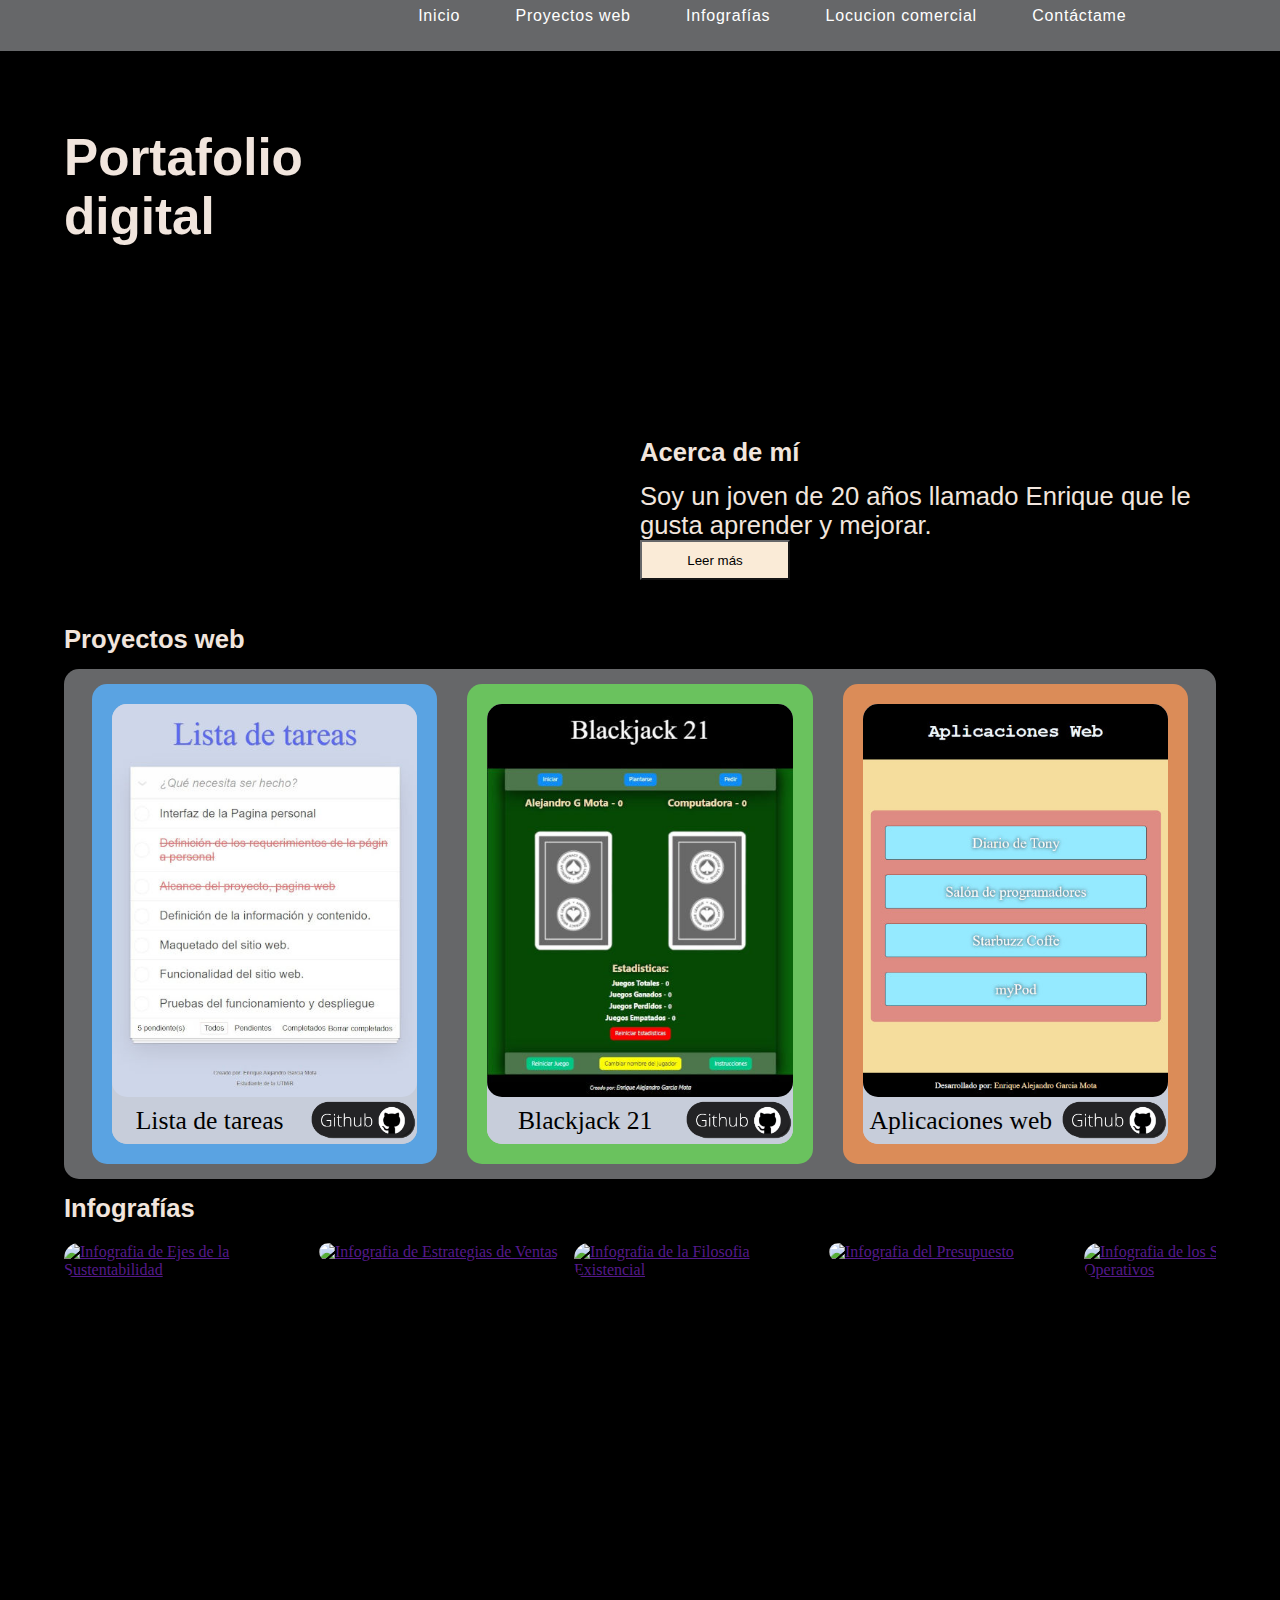
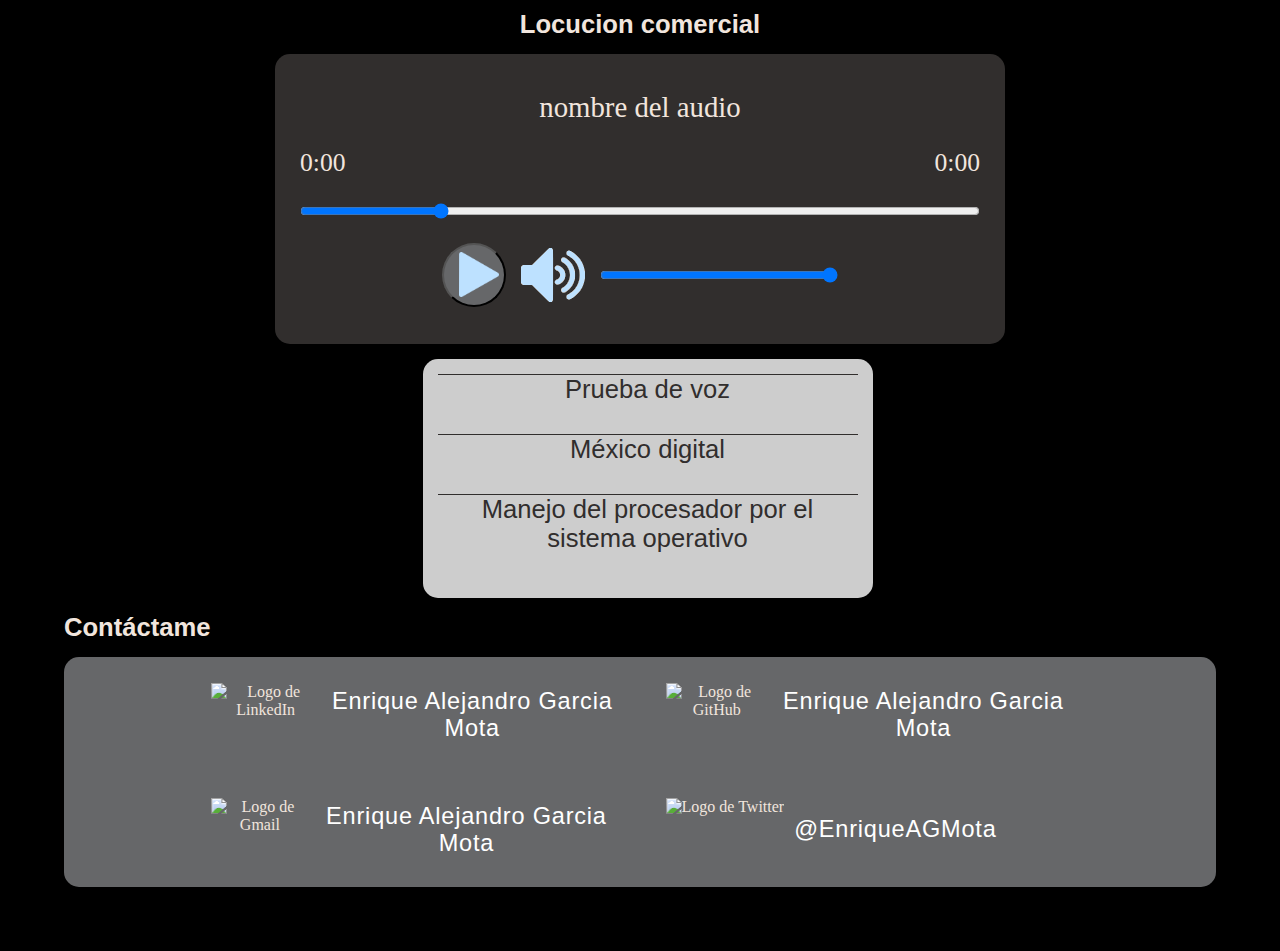
==== docs/index.html @ 56b215cc "interfaz locucion player" ====
<!DOCTYPE html>
<html lang="es">

<head>
    <meta charset="UTF-8">
    <meta http-equiv="X-UA-Compatible" content="IE=edge">
    <meta name="viewport" content="width=device-width, initial-scale=1.0">
    <link rel="stylesheet" href="./css/style.css">
    <title>Alejandro G Mota</title>
</head>

<body>
    <header>
        <nav>
            <ul>
                <li><a href="#inicio">Inicio</a></li>
                <li><a href="#proyectos-web">Proyectos web</a></li>
                <li><a href="#infografias">Infografías</a></li>
                <li><a href="#locucion-comercial">Locucion comercial</a></li>
                <li><a href="#contactame">Contáctame</a></li>
            </ul>
        </nav>
    </header>

    <div id="inicio">
        <h1>Portafolio <br> digital</h1>
        <div class="biografia">
            <h2>Acerca de mí</h2>
            <p>Soy un joven de 20 años llamado Enrique que le gusta aprender y mejorar.</p>
            <button>Leer más</button>
        </div>

    </div>

    <div id="proyectos-web">
        <h2>Proyectos web</h2>
        <div class="figure">
            <div class="main-container-proyects a">
                <div class="container-proyect">
                    <a href="https://enriqueagarcia.github.io/ToDoList/"><img class="img-carousel"
                            src="./img/Proyectos web/Listas-tareas.jpg" title="abrir pagina"></a>
                    <div class="fooder-proyect">
                        <p>Lista de tareas</p><a href="https://github.com/EnriqueAGarcia/ToDoList"><img
                                class="img-github" src="./img/componets/github-boton.png"></a>
                    </div>
                </div>
            </div>

            <div class="main-container-proyects b">
                <div class="container-proyect">
                    <a href="https://enriqueagarcia.github.io/Blackjack/"><img class="img-carousel"
                            src="./img/Proyectos web/Blackjack-21.jpg" title="abrir pagina"></a>
                    <div class="fooder-proyect">
                        <p>Blackjack 21</p><a href="https://github.com/EnriqueAGarcia/Blackjack"><img class="img-github"
                                src="./img/componets/github-boton.png"></a>
                    </div>
                </div>
            </div>

            <div class="main-container-proyects c">
                <div class="container-proyect">
                    <a href="https://unstrung-billet.000webhostapp.com/"><img class="img-carousel"
                            src="./img/Proyectos web/Aplicaciones-web.jpg" title="abrir pagina"></a>
                    <div class="fooder-proyect">
                        <p>Aplicaciones web</p><a href=""><img class="img-github"
                                src="./img/componets/github-boton.png"></a>
                    </div>
                </div>
            </div>
        </div>
    </div>

    <div id="infografias">
        <h2>Infografías</h2>
        <ul class="infografia-list">
            <li class="infografia" style="margin: 0;"><a href=""><img
                        src="./img/infographics/min-EjesSustentabilidad.png"
                        alt="Infografia de Ejes de la Sustentabilidad"></a></li>
            <li class="infografia"><a href=""><img src="./img/infographics/min-EstrategiaVentas.png"
                        alt="Infografia de Estrategias de Ventas"></a></li>
            <li class="infografia"><a href=""><img src="./img/infographics/min-FilosofiaExistencial.png"
                        alt="Infografia de la Filosofia Existencial"></a></li>
            <li class="infografia"><a href=""><img src="./img/infographics/min-Presupuesto.png"
                        alt="Infografia del Presupuesto"></a></li>
            <li class="infografia"><a href=""><img src="./img/infographics/min-SistemasOperativos.png"
                        alt="Infografia de los Sistemas Operativos"></a></li>
            <li class="infografia"><a href=""><img src="./img/infographics/min-EstudioTecnico.png"
                        alt="Infografia del Estudio Tecnico"></a></li>
        </ul>
    </div>
    <div id="locucion-comercial">
        <div class="main-locucion">
            <div>
                <h2 style="text-align: center;">Locucion comercial</h2>
                <div class="player">
                    <p id="audio-name">nombre del audio</p>
                    <div class="time"><span id="current-time">0:00</span><span id="duration">0:00</span></div>
                    <input type="range" value="20" min="0" class="player-level">
                    <button id="btn-play"><img src=".//img/componets/play.png" id="play-icon"><img src="./img/componets/pause.png" id="pause-icon"></button>
                    <img src="./img/componets/mute-icon.png" id="mute">
                    <input type="range" id="volume-slider" max="100" value="100">
                    <audio id="audio">
                        <source src="./audio/mexico-digital.mp3" type="audio/mpeg">
                    </audio>
                </div>
            </div>
            <ul class="locucion-list">
                <li>Prueba de voz</li>
                <li>México digital</li>
                <li>Manejo del procesador por el sistema operativo </li>
            </ul>
        </div>
    </div>
    <div id="contactame">
        <h2>Contáctame</h2>
        <ul class="contacto-list">
            <li class="contacto"><img class="logo-contacts" src="./img/contacts/LinkedIn.png" alt="Logo de LinkedIn"><a
                    href="https://www.linkedin.com/in/eagm137/">Enrique Alejandro Garcia Mota</a></li>
            <li class="contacto"><img class="logo-contacts" src="./img/contacts/GitHub.png" alt="Logo de GitHub"><a
                    href="https://github.com/EnriqueAGarcia">Enrique Alejandro Garcia Mota</a></li>
            <li class="contacto"><img class="logo-contacts" src="./img/contacts/Gmail.png" alt="Logo de Gmail"><a
                    href="mailto:cmke14y@gmail.com">Enrique Alejandro Garcia Mota</a></li>
            <li class="contacto"><img class="logo-contacts" src="./img/contacts/Twitter.png" alt="Logo de Twitter"><a
                    href="https://twitter.com/EnriqueAGMota">@EnriqueAGMota</a></li>
        </ul>
    </div>
    <script src="./audio-player.js"></script>
</body>

</html>
---- docs/css/style.css ----
* {
    padding: 0;
    margin: 0;
    list-style: none;

}

::-webkit-scrollbar {
    width: 0px;
    height: 7px;
}

::-webkit-scrollbar-track {
    background: rgba(78, 78, 78, 0.014);
}

::-webkit-scrollbar-thumb {
    background: rgb(255, 255, 255);
    border-radius: 10px;

}

::-webkit-scrollbar-thumb:hover {
    background: rgb(109, 109, 109);
}

html,
body {
    background-color: black;
    color: #F1E5DD;
}

nav {
    background-color: #666769;
    width: 100%;
    height: 4vw;
    min-height: 30px;
    max-height: 56px;
    position: fixed;
}

nav ul {
    margin-right: 10%;
    float: right;

}

nav ul li {
    display: inline-block;
    padding: .45em 2vw;
}

nav a {
    color: #ffffff;
    text-decoration: none;
    font-family: 'Lucida Sans', 'Lucida Sans Regular', 'Lucida Grande', 'Lucida Sans Unicode', Geneva, Verdana, sans-serif;
    font-size: clamp(1rem, 1vw, 10rem);
    letter-spacing: .8px;
    transition: .25s ease-in-out;
}

nav a:hover {
    color: #dfcabc;
    text-shadow: 2px 3px 7px #000000;
}

#inicio {
    font-family: Verdana, Geneva, Tahoma, sans-serif;
    width: 90%;
    margin: 0 0 0 5%;
    padding-top: 10vw;
}

#inicio h1 {
    font-size: clamp(1.8rem, 4vw, 8rem);
}

#inicio .biografia {
    margin: 15vw 0 0 50%;
}

#inicio p {
    font-size: clamp(1rem, 2vw, 2rem);
    display: block;
}

#inicio button {
    width: 20vw;
    height: 7vw;
    max-width: 150px;
    max-height: 40px;
    background-color: antiquewhite;
    border-color: #666769;
}

h2 {
    margin: 15px 0 15px 0;
    font-family: Verdana, Tahoma, sans-serif;
    font-size: clamp(1.5rem, 2vw, 4rem);
}

#proyectos-web {
    margin-top: 30px;
    width: 90%;
    margin-left: 5%;
    display: flex;
    flex-direction: column;
}

.figure {
    background-color: #666769;
    border-radius: 15px;
    display: flex;
    flex-direction: row;
    justify-content: center;
    flex-wrap: wrap;
}

.main-container-proyects {
    margin: 15px;
    width: 30%;
    min-width: 240px;
    border-radius: 15px;
}

.figure .a {
    background-color: rgb(90, 163, 226);
}

.figure .b {
    background-color: rgb(106, 194, 94);
}

.figure .c {
    background-color: rgb(219, 140, 88);
}

.container-proyect {
    margin: 20px;
    border-radius: 15px;
    background-color: #c7cdda;
}

.img-carousel {
    width: 100%;
    border-radius: 15px;
}

.fooder-proyect {
    width: 100%;
    background-color: #c7cdda;
    color: black;
    border-radius: 15px;
    display: flex;
    flex-direction: row;
    justify-content: center;
}

.fooder-proyect p {
    font-size: clamp(1rem, 2vw, 1.7rem);
    margin: 5px;
    width: 100%;
    min-width: 120px;
    text-align: center;
}

.img-github {
    width: 100%;
    max-width: 180px;
}

#infografias {
    width: 90%;
    margin-left: 5%;
}

.infografia-list {
    margin-top: 20px;
    display: flex;
    flex-direction: row;
    overflow-x: auto;
}

.infografia {
    margin: 0 0 0 15px;
}

.infografia a img {
    border-radius: 15px;
    width: 29vw;
    min-width: 240px;
    max-width: 420px;
}

#locucion-comercial {
    width: 90%;
    margin: 30px 0 0 5%;
}

#locucion-comercial .main-locucion {
    margin-top: 15px;
    display: flex;
    flex-direction: row;
    flex-wrap: wrap;
    justify-content: center;
}

.player {
    height: 240px;
    max-width: 680px;
    min-width: 280px;
    background-color: #312E2D;
    padding: 25px;
    display: flex;
    flex-wrap: wrap;
    justify-content: center;
    align-items: center;
    border-radius: 15px;
}
#audio-name{
    width: 100%;
    text-align: center;
    font-size: clamp(1.8rem, 2vw, 2rem);
}
.time{
    display: flex;
    width: 100%;
    justify-content: space-between; 
    font-size: clamp(1.2rem, 2vw, 1.6rem);
}
.player-level {
    width: 100%;
}

#btn-play {
    width: 64px;
    height: 64px;
    align-items: center;
    border-radius: 50%;
    display: flex;
    justify-content: flex-end;
    background-color: #666769;
}
#btn-play img{
    height: 45px;
    padding: 0 0 0 5px;
}
#pause-icon{
    visibility: hidden;
    width: 0;
    height: 0;
}
#mute{
    margin:0 15px;
}
#volume-slider {
    width: 35%;
}


.locucion-list {
    max-width: 420px;
    min-width: 280px;
    background-color: #CDCDCD;
    display: flex;
    flex-direction: column;
    align-items: center;
    justify-content: center;
    color: #312E2D;
    padding: 15px ;
    border-radius: 15px;
    margin:  15px 0 0 15px;
}
.locucion-list li{
    width: 100%;
    font-size: clamp(1.2rem, 2vw, 1.6rem);
    border-top: solid 1px #312E2D;
    text-align: center;
    padding-bottom: 30px ;
    font-family: 'Lucida Sans', 'Lucida Sans Regular', 'Lucida Grande', 'Lucida Sans Unicode', Geneva, Verdana, sans-serif;
}
.locucion-list li:hover {
    color: #3e3e3f;
    text-shadow: 2px 3px 3px #dfcabc, 0px 0px 7px #000000 ;
}
#contactame {
    width: 90%;
    margin-left: 5%;
}

.contacto-list {
    background-color: #666769;
    text-align: center;
    border-radius: 15px;
    display: flex;
    flex-direction: row;
    flex-wrap: wrap;
    justify-content: center;
    margin-bottom: 5vw;
}

.logo-contacts {
    height: 64px;
}

.contacto {
    margin: 2vw;
    display: flex;
    align-items: center;
    width: 35%;
    min-width: 240px;

}

.contacto a {
    color: #ffffff;
    text-decoration: none;
    font-family: 'Lucida Sans', 'Lucida Sans Regular', 'Lucida Grande', 'Lucida Sans Unicode', Geneva, Verdana, sans-serif;
    font-size: clamp(1rem, 2vw, 1.47rem);
    letter-spacing: .8px;
    transition: .25s ease-in-out;
    margin-left: 10px;
}

.contacto a:hover {
    color: #dfcabc;
    text-shadow: 2px 3px 7px #000000;
}
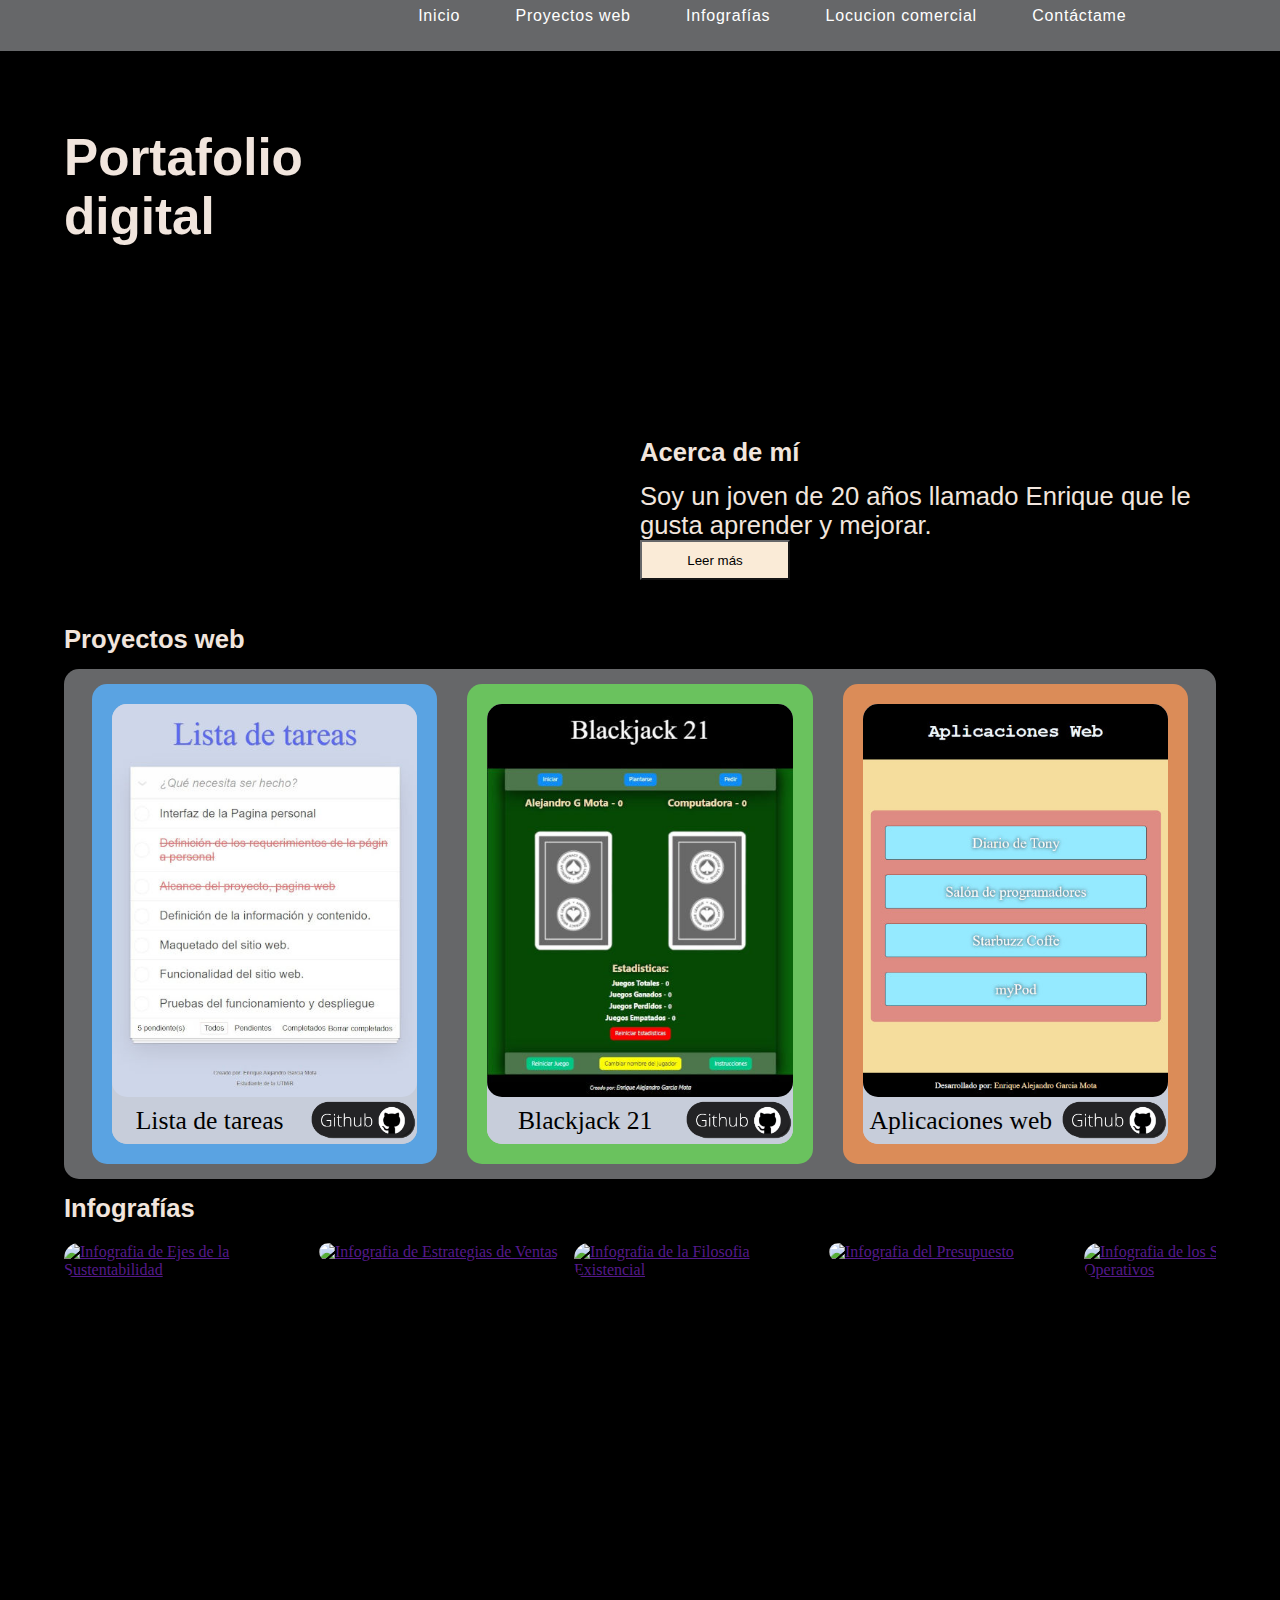
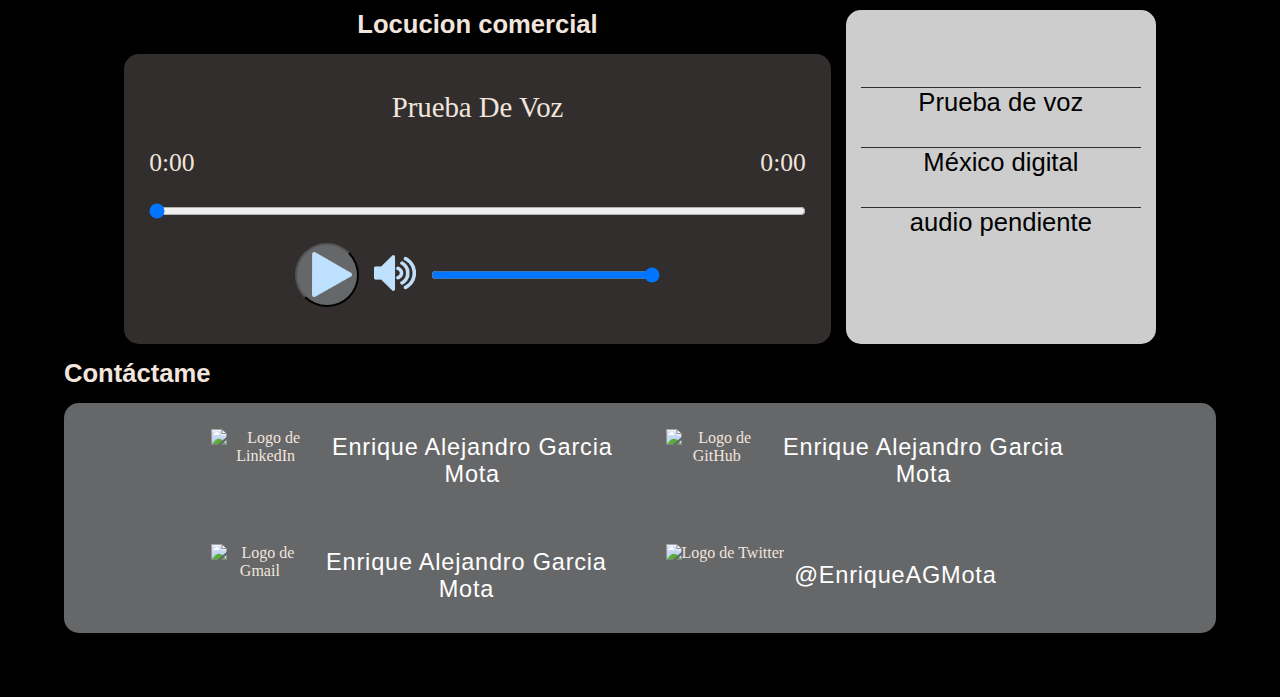
==== commit b373edaf: "audio player sin cambio de volumen, ni concurrent time" ====
--- a/docs/index.html
+++ b/docs/index.html
@@ -38,7 +38,7 @@
             <div class="main-container-proyects a">
                 <div class="container-proyect">
                     <a href="https://enriqueagarcia.github.io/ToDoList/"><img class="img-carousel"
-                            src="./img/Proyectos web/Listas-tareas.jpg" title="abrir pagina"></a>
+                            src="./img/Proyectos web/Listas-tareas.jpg" title="Abrir Página"></a>
                     <div class="fooder-proyect">
                         <p>Lista de tareas</p><a href="https://github.com/EnriqueAGarcia/ToDoList"><img
                                 class="img-github" src="./img/componets/github-boton.png"></a>
@@ -49,7 +49,7 @@
             <div class="main-container-proyects b">
                 <div class="container-proyect">
                     <a href="https://enriqueagarcia.github.io/Blackjack/"><img class="img-carousel"
-                            src="./img/Proyectos web/Blackjack-21.jpg" title="abrir pagina"></a>
+                            src="./img/Proyectos web/Blackjack-21.jpg" title="Abrir Página"></a>
                     <div class="fooder-proyect">
                         <p>Blackjack 21</p><a href="https://github.com/EnriqueAGarcia/Blackjack"><img class="img-github"
                                 src="./img/componets/github-boton.png"></a>
@@ -60,7 +60,7 @@
             <div class="main-container-proyects c">
                 <div class="container-proyect">
                     <a href="https://unstrung-billet.000webhostapp.com/"><img class="img-carousel"
-                            src="./img/Proyectos web/Aplicaciones-web.jpg" title="abrir pagina"></a>
+                            src="./img/Proyectos web/Aplicaciones-web.jpg" title="Abrir Página"></a>
                     <div class="fooder-proyect">
                         <p>Aplicaciones web</p><a href=""><img class="img-github"
                                 src="./img/componets/github-boton.png"></a>
@@ -93,21 +93,22 @@
             <div>
                 <h2 style="text-align: center;">Locucion comercial</h2>
                 <div class="player">
-                    <p id="audio-name">nombre del audio</p>
-                    <div class="time"><span id="current-time">0:00</span><span id="duration">0:00</span></div>
-                    <input type="range" value="20" min="0" class="player-level">
+                    <p id="audio-name">Prueba De Voz</p>
+                    <div class="time"><span id="concurrent-time">0:00</span><span id="duration">0:00</span></div>
+                    <input type="range" value="0" min="0" class="player-level">
                     <button id="btn-play"><img src=".//img/componets/play.png" id="play-icon"><img src="./img/componets/pause.png" id="pause-icon"></button>
-                    <img src="./img/componets/mute-icon.png" id="mute">
+                    
+                    <a href="#locucion-comercial" id="mute"><img src="./img/componets/unmute-icon.png"></a>
                     <input type="range" id="volume-slider" max="100" value="100">
                     <audio id="audio">
-                        <source src="./audio/mexico-digital.mp3" type="audio/mpeg">
-                    </audio>
+                        <source src="./audio/prueba-de-voz.ogg" type="audio/ogg">
+                    </audio>                    
                 </div>
             </div>
             <ul class="locucion-list">
-                <li>Prueba de voz</li>
-                <li>México digital</li>
-                <li>Manejo del procesador por el sistema operativo </li>
+                <li ><a href="#locucion-comercial" id="prueba-de-voz">Prueba de voz</a></li>
+                <li ><a href="#locucion-comercial" id="mexico-digital">México digital</a></li>
+                <li><a href="#locucion-comercial" id="audio-prueba">audio pendiente</a> </li>
             </ul>
         </div>
     </div>
@@ -115,13 +116,13 @@
         <h2>Contáctame</h2>
         <ul class="contacto-list">
             <li class="contacto"><img class="logo-contacts" src="./img/contacts/LinkedIn.png" alt="Logo de LinkedIn"><a
-                    href="https://www.linkedin.com/in/eagm137/">Enrique Alejandro Garcia Mota</a></li>
+                    href="https://www.linkedin.com/in/eagm137/" target="_blank" title="Abrir en otra pestaña">Enrique Alejandro Garcia Mota</a></li>
             <li class="contacto"><img class="logo-contacts" src="./img/contacts/GitHub.png" alt="Logo de GitHub"><a
-                    href="https://github.com/EnriqueAGarcia">Enrique Alejandro Garcia Mota</a></li>
+                    href="https://github.com/EnriqueAGarcia" target="_blank" title="Abrir en otra pestaña">Enrique Alejandro Garcia Mota</a></li>
             <li class="contacto"><img class="logo-contacts" src="./img/contacts/Gmail.png" alt="Logo de Gmail"><a
-                    href="mailto:cmke14y@gmail.com">Enrique Alejandro Garcia Mota</a></li>
+                    href="mailto:cmke14y@gmail.com" target="_blank" title="Abrir en otra pestaña">Enrique Alejandro Garcia Mota</a></li>
             <li class="contacto"><img class="logo-contacts" src="./img/contacts/Twitter.png" alt="Logo de Twitter"><a
-                    href="https://twitter.com/EnriqueAGMota">@EnriqueAGMota</a></li>
+                    href="https://twitter.com/EnriqueAGMota" target="_blank" title="Abrir en otra pestaña">@EnriqueAGMota</a></li>
         </ul>
     </div>
     <script src="./audio-player.js"></script>
--- a/docs/css/style.css
+++ b/docs/css/style.css
@@ -243,15 +243,20 @@
 }
 #btn-play img{
     height: 45px;
-    padding: 0 0 0 5px;
+}
+#play-icon{
+    margin: 0 5px 0 0;
+    
 }
 #pause-icon{
-    visibility: hidden;
-    width: 0;
-    height: 0;
+    margin: 0 17px 0 0;
+    display: none;
 }
 #mute{
     margin:0 15px;
+}
+#mute img{
+    height: 42px;
 }
 #volume-slider {
     width: 35%;
@@ -278,6 +283,10 @@
     text-align: center;
     padding-bottom: 30px ;
     font-family: 'Lucida Sans', 'Lucida Sans Regular', 'Lucida Grande', 'Lucida Sans Unicode', Geneva, Verdana, sans-serif;
+}
+.locucion-list a{
+    text-decoration: none;
+    color: #000000;
 }
 .locucion-list li:hover {
     color: #3e3e3f;
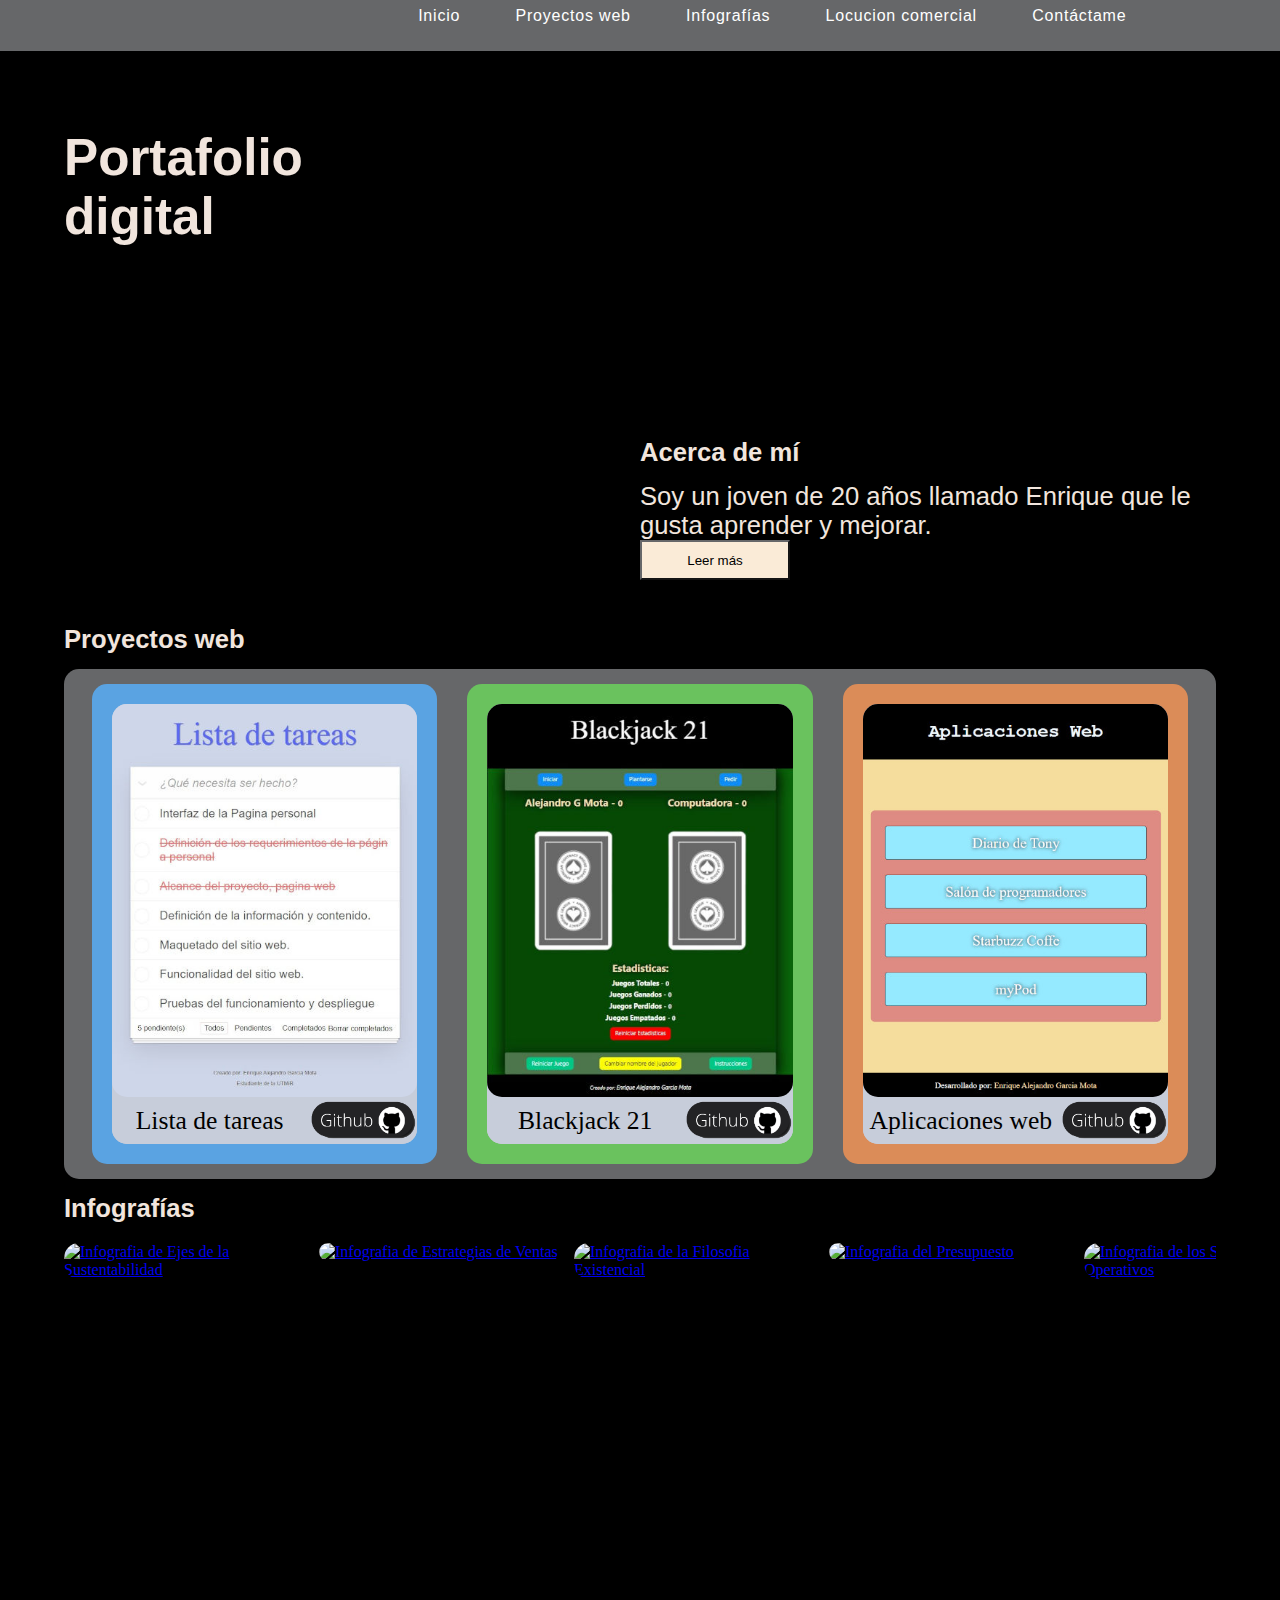
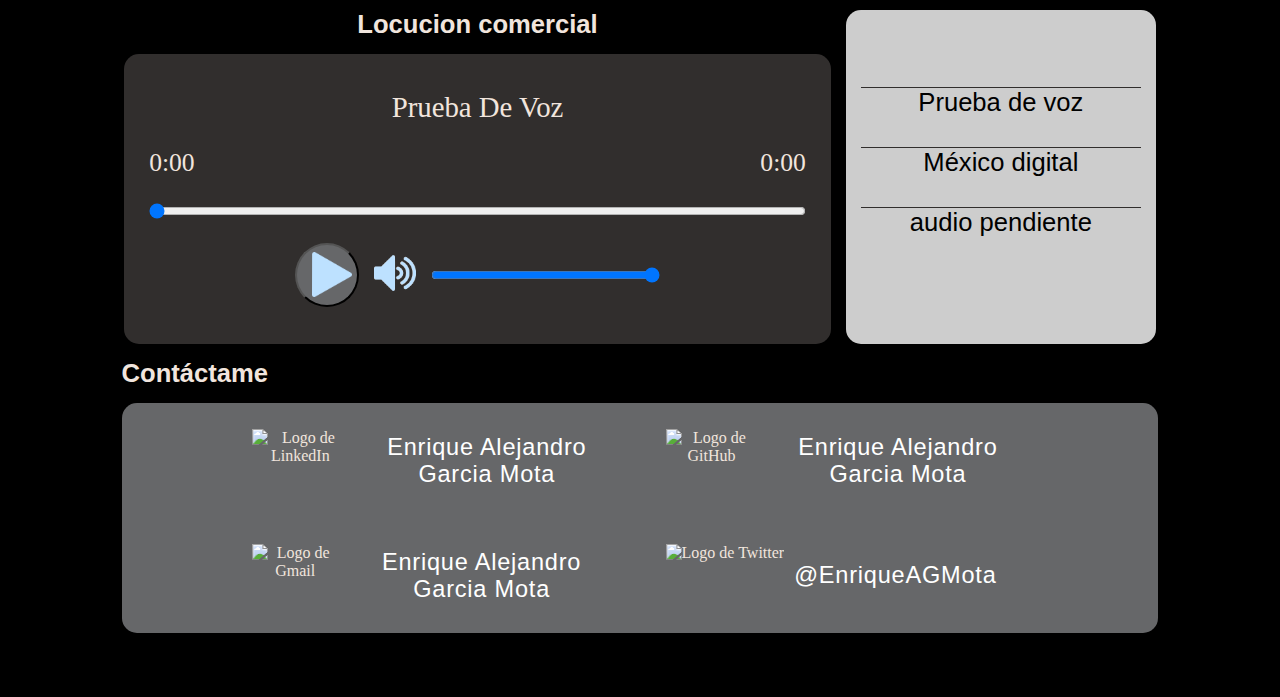
==== commit e1a82387: "infografics viewer 1.0" ====
--- a/docs/index.html
+++ b/docs/index.html
@@ -73,20 +73,21 @@
     <div id="infografias">
         <h2>Infografías</h2>
         <ul class="infografia-list">
-            <li class="infografia" style="margin: 0;"><a href=""><img
+            <li class="min-infografia" style="margin: 0;"><a href="#viewer"><img
                         src="./img/infographics/min-EjesSustentabilidad.png"
                         alt="Infografia de Ejes de la Sustentabilidad"></a></li>
-            <li class="infografia"><a href=""><img src="./img/infographics/min-EstrategiaVentas.png"
+            <li class="min-infografia"><a href="#"><img src="./img/infographics/min-EstrategiaVentas.png"
                         alt="Infografia de Estrategias de Ventas"></a></li>
-            <li class="infografia"><a href=""><img src="./img/infographics/min-FilosofiaExistencial.png"
+            <li class="min-infografia"><a href="#"><img src="./img/infographics/min-FilosofiaExistencial.png"
                         alt="Infografia de la Filosofia Existencial"></a></li>
-            <li class="infografia"><a href=""><img src="./img/infographics/min-Presupuesto.png"
+            <li class="min-infografia"><a href="#"><img src="./img/infographics/min-Presupuesto.png"
                         alt="Infografia del Presupuesto"></a></li>
-            <li class="infografia"><a href=""><img src="./img/infographics/min-SistemasOperativos.png"
+            <li class="min-infografia"><a href="#"><img src="./img/infographics/min-SistemasOperativos.png"
                         alt="Infografia de los Sistemas Operativos"></a></li>
-            <li class="infografia"><a href=""><img src="./img/infographics/min-EstudioTecnico.png"
+            <li class="min-infografia"><a href="#"><img src="./img/infographics/min-EstudioTecnico.png"
                         alt="Infografia del Estudio Tecnico"></a></li>
         </ul>
+        <div id="viewer"><div id="container-viewer";></div>
     </div>
     <div id="locucion-comercial">
         <div class="main-locucion">
@@ -96,18 +97,19 @@
                     <p id="audio-name">Prueba De Voz</p>
                     <div class="time"><span id="concurrent-time">0:00</span><span id="duration">0:00</span></div>
                     <input type="range" value="0" min="0" class="player-level">
-                    <button id="btn-play"><img src=".//img/componets/play.png" id="play-icon"><img src="./img/componets/pause.png" id="pause-icon"></button>
-                    
+                    <button id="btn-play"><img src=".//img/componets/play.png" id="play-icon"><img
+                            src="./img/componets/pause.png" id="pause-icon"></button>
+
                     <a href="#locucion-comercial" id="mute"><img src="./img/componets/unmute-icon.png"></a>
                     <input type="range" id="volume-slider" max="100" value="100">
                     <audio id="audio">
                         <source src="./audio/prueba-de-voz.ogg" type="audio/ogg">
-                    </audio>                    
+                    </audio>
                 </div>
             </div>
             <ul class="locucion-list">
-                <li ><a href="#locucion-comercial" id="prueba-de-voz">Prueba de voz</a></li>
-                <li ><a href="#locucion-comercial" id="mexico-digital">México digital</a></li>
+                <li><a href="#locucion-comercial" id="prueba-de-voz">Prueba de voz</a></li>
+                <li><a href="#locucion-comercial" id="mexico-digital">México digital</a></li>
                 <li><a href="#locucion-comercial" id="audio-prueba">audio pendiente</a> </li>
             </ul>
         </div>
@@ -116,16 +118,21 @@
         <h2>Contáctame</h2>
         <ul class="contacto-list">
             <li class="contacto"><img class="logo-contacts" src="./img/contacts/LinkedIn.png" alt="Logo de LinkedIn"><a
-                    href="https://www.linkedin.com/in/eagm137/" target="_blank" title="Abrir en otra pestaña">Enrique Alejandro Garcia Mota</a></li>
+                    href="https://www.linkedin.com/in/eagm137/" target="_blank" title="Abrir en otra pestaña">Enrique
+                    Alejandro Garcia Mota</a></li>
             <li class="contacto"><img class="logo-contacts" src="./img/contacts/GitHub.png" alt="Logo de GitHub"><a
-                    href="https://github.com/EnriqueAGarcia" target="_blank" title="Abrir en otra pestaña">Enrique Alejandro Garcia Mota</a></li>
+                    href="https://github.com/EnriqueAGarcia" target="_blank" title="Abrir en otra pestaña">Enrique
+                    Alejandro Garcia Mota</a></li>
             <li class="contacto"><img class="logo-contacts" src="./img/contacts/Gmail.png" alt="Logo de Gmail"><a
-                    href="mailto:cmke14y@gmail.com" target="_blank" title="Abrir en otra pestaña">Enrique Alejandro Garcia Mota</a></li>
+                    href="mailto:cmke14y@gmail.com" target="_blank" title="Abrir en otra pestaña">Enrique Alejandro
+                    Garcia Mota</a></li>
             <li class="contacto"><img class="logo-contacts" src="./img/contacts/Twitter.png" alt="Logo de Twitter"><a
-                    href="https://twitter.com/EnriqueAGMota" target="_blank" title="Abrir en otra pestaña">@EnriqueAGMota</a></li>
+                    href="https://twitter.com/EnriqueAGMota" target="_blank"
+                    title="Abrir en otra pestaña">@EnriqueAGMota</a></li>
         </ul>
     </div>
-    <script src="./audio-player.js"></script>
+    <script src="./js/audio-player.js"></script>
+    <script src="./js/adderviewer.js"></script>
 </body>
 
 </html>--- a/docs/css/style.css
+++ b/docs/css/style.css
@@ -181,11 +181,11 @@
     overflow-x: auto;
 }
 
-.infografia {
+.min-infografia {
     margin: 0 0 0 15px;
 }
 
-.infografia a img {
+.min-infografia a img {
     border-radius: 15px;
     width: 29vw;
     min-width: 240px;
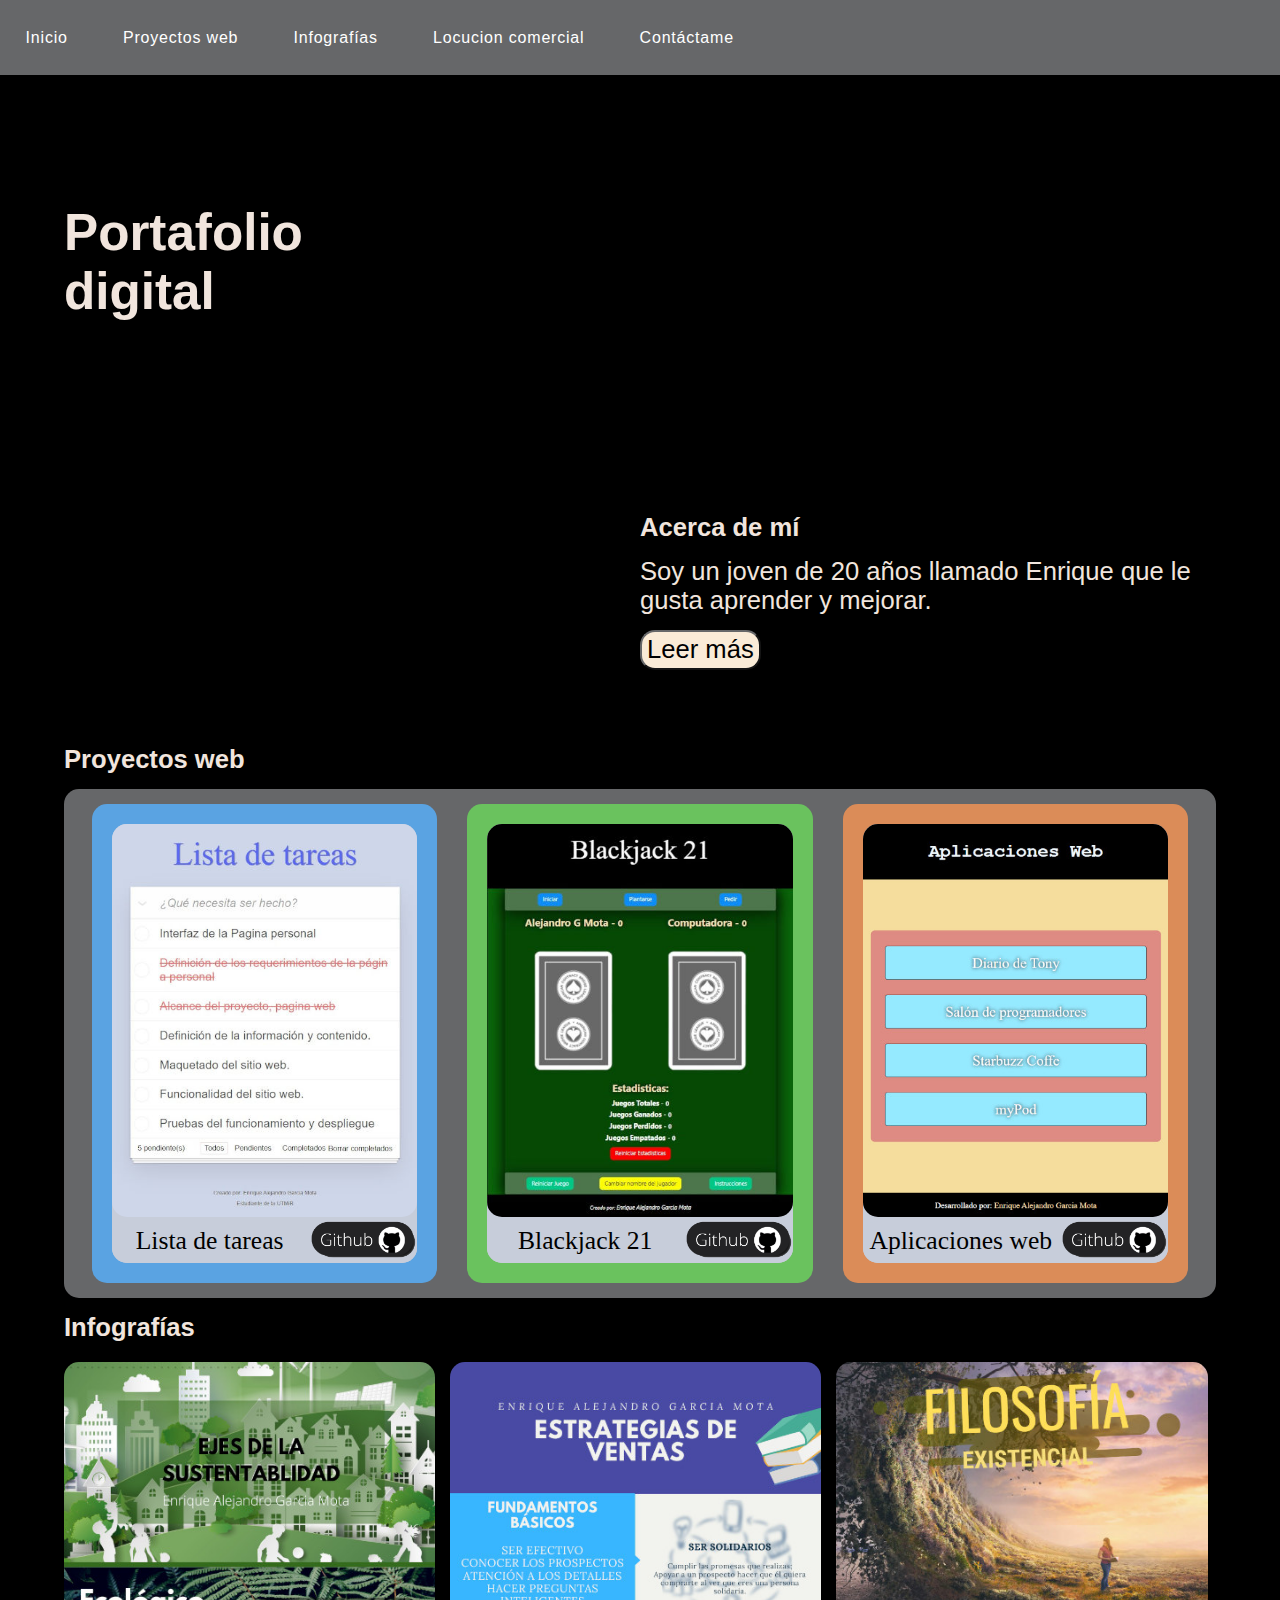
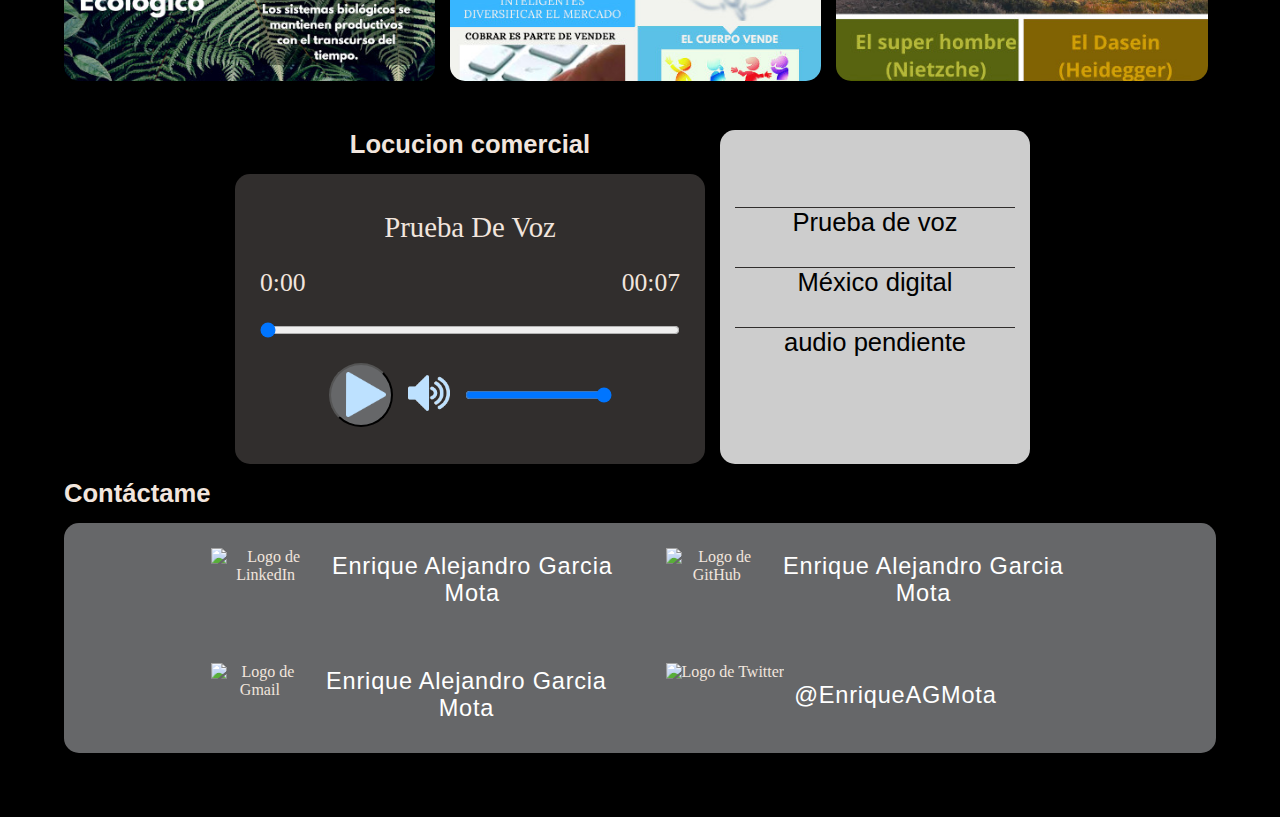
==== commit cbdbcfee: "new image format and docs" ====
--- a/docs/index.html
+++ b/docs/index.html
@@ -27,9 +27,18 @@
         <div class="biografia">
             <h2>Acerca de mí</h2>
             <p>Soy un joven de 20 años llamado Enrique que le gusta aprender y mejorar.</p>
-            <button>Leer más</button>
+            <button id="leer-mas">Leer más</button>
         </div>
-
+        <p id="mas">
+            Soy una persona con conocimientos en desarrollo web principalmente con HTML, CSS Y JavaScript, a del
+            mismo modo en todos los procesos de hotelería, tanto el funcionamiento administrativo como operativo en
+            los departamentos de ama de llaves, recepción, reservaciones y recursos humanos.
+            <br>
+            Actualmente Estudio:
+            • TSU en Tecnologías de la información, Área Entornos Virtuales y Negocios Digitales.
+            <br>
+            • Ingeniería en Entornos Virtuales y Negocios Digitales.
+        </p>
     </div>
 
     <div id="proyectos-web">
@@ -74,20 +83,22 @@
         <h2>Infografías</h2>
         <ul class="infografia-list">
             <li class="min-infografia" style="margin: 0;"><a href="#viewer"><img
-                        src="./img/infographics/min-EjesSustentabilidad.png"
+                        src="./img/infographics/min-EjesSustentabilidad.jpeg"
                         alt="Infografia de Ejes de la Sustentabilidad"></a></li>
-            <li class="min-infografia"><a href="#"><img src="./img/infographics/min-EstrategiaVentas.png"
+            <li class="min-infografia"><a href="#"><img src="./img/infographics/min-EstrategiaVentas.jpeg"
                         alt="Infografia de Estrategias de Ventas"></a></li>
-            <li class="min-infografia"><a href="#"><img src="./img/infographics/min-FilosofiaExistencial.png"
+            <li class="min-infografia"><a href="#"><img src="./img/infographics/min-FilosofiaExistencial.jpeg"
                         alt="Infografia de la Filosofia Existencial"></a></li>
-            <li class="min-infografia"><a href="#"><img src="./img/infographics/min-Presupuesto.png"
+            <li class="min-infografia"><a href="#"><img src="./img/infographics/min-Presupuesto.jpeg"
                         alt="Infografia del Presupuesto"></a></li>
-            <li class="min-infografia"><a href="#"><img src="./img/infographics/min-SistemasOperativos.png"
+            <li class="min-infografia"><a href="#"><img src="./img/infographics/min-SistemasOperativos.jpeg"
                         alt="Infografia de los Sistemas Operativos"></a></li>
-            <li class="min-infografia"><a href="#"><img src="./img/infographics/min-EstudioTecnico.png"
+            <li class="min-infografia"><a href="#"><img src="./img/infographics/min-EstudioTecnico.jpeg"
                         alt="Infografia del Estudio Tecnico"></a></li>
         </ul>
-        <div id="viewer"><div id="container-viewer";></div>
+        <div id="viewer">
+            <div id="container-viewer" ;></div>
+        </div>
     </div>
     <div id="locucion-comercial">
         <div class="main-locucion">
@@ -95,12 +106,13 @@
                 <h2 style="text-align: center;">Locucion comercial</h2>
                 <div class="player">
                     <p id="audio-name">Prueba De Voz</p>
-                    <div class="time"><span id="concurrent-time">0:00</span><span id="duration">0:00</span></div>
-                    <input type="range" value="0" min="0" class="player-level">
-                    <button id="btn-play"><img src=".//img/componets/play.png" id="play-icon"><img
-                            src="./img/componets/pause.png" id="pause-icon"></button>
+                    <div class="time"><span id="concurrent-time">0:00</span><span id="duration">00:07</span></div>
+                    <input type="range" value="0" max="100" id="player-level">
+                    <button id="btn-play"><img src=".//img/componets/play.png" id="play-icon" draggable="false"><img
+                            src="./img/componets/pause.png" id="pause-icon" draggable="false"></button>
 
-                    <a href="#locucion-comercial" id="mute"><img src="./img/componets/unmute-icon.png"></a>
+                    <a href="#locucion-comercial" id="mute"><img src="./img/componets/unmute-icon.png"
+                            draggable="false"></a>
                     <input type="range" id="volume-slider" max="100" value="100">
                     <audio id="audio">
                         <source src="./audio/prueba-de-voz.ogg" type="audio/ogg">
--- a/docs/css/style.css
+++ b/docs/css/style.css
@@ -34,15 +34,14 @@
     background-color: #666769;
     width: 100%;
     height: 4vw;
-    min-height: 30px;
-    max-height: 56px;
-    position: fixed;
+    min-height: 75px;
+    max-height: 100px;
+    display: flex;
+    align-items: center;
 }
 
 nav ul {
     margin-right: 10%;
-    float: right;
-
 }
 
 nav ul li {
@@ -56,7 +55,6 @@
     font-family: 'Lucida Sans', 'Lucida Sans Regular', 'Lucida Grande', 'Lucida Sans Unicode', Geneva, Verdana, sans-serif;
     font-size: clamp(1rem, 1vw, 10rem);
     letter-spacing: .8px;
-    transition: .25s ease-in-out;
 }
 
 nav a:hover {
@@ -85,14 +83,23 @@
 }
 
 #inicio button {
-    width: 20vw;
-    height: 7vw;
-    max-width: 150px;
-    max-height: 40px;
     background-color: antiquewhite;
     border-color: #666769;
-}
-
+    border-radius: 15px;
+    margin-top: 15px;
+    font-size: clamp(1rem, 2vw, 2rem);
+    line-height: clamp(1rem, 2vw, 2rem);
+    padding: 5px;
+}
+#mas{
+    height: 0;
+    visibility: hidden;
+    background-color: #666769;
+    border-radius: 15px;
+    margin: 0;
+    padding: 15px;
+    align-items: center;
+}
 h2 {
     margin: 15px 0 15px 0;
     font-family: Verdana, Tahoma, sans-serif;
@@ -207,7 +214,7 @@
 
 .player {
     height: 240px;
-    max-width: 680px;
+    max-width: 420px;
     min-width: 280px;
     background-color: #312E2D;
     padding: 25px;
@@ -228,7 +235,7 @@
     justify-content: space-between; 
     font-size: clamp(1.2rem, 2vw, 1.6rem);
 }
-.player-level {
+#player-level {
     width: 100%;
 }
 
@@ -274,7 +281,7 @@
     color: #312E2D;
     padding: 15px ;
     border-radius: 15px;
-    margin:  15px 0 0 15px;
+    margin:  15px 15px 0 15px;
 }
 .locucion-list li{
     width: 100%;
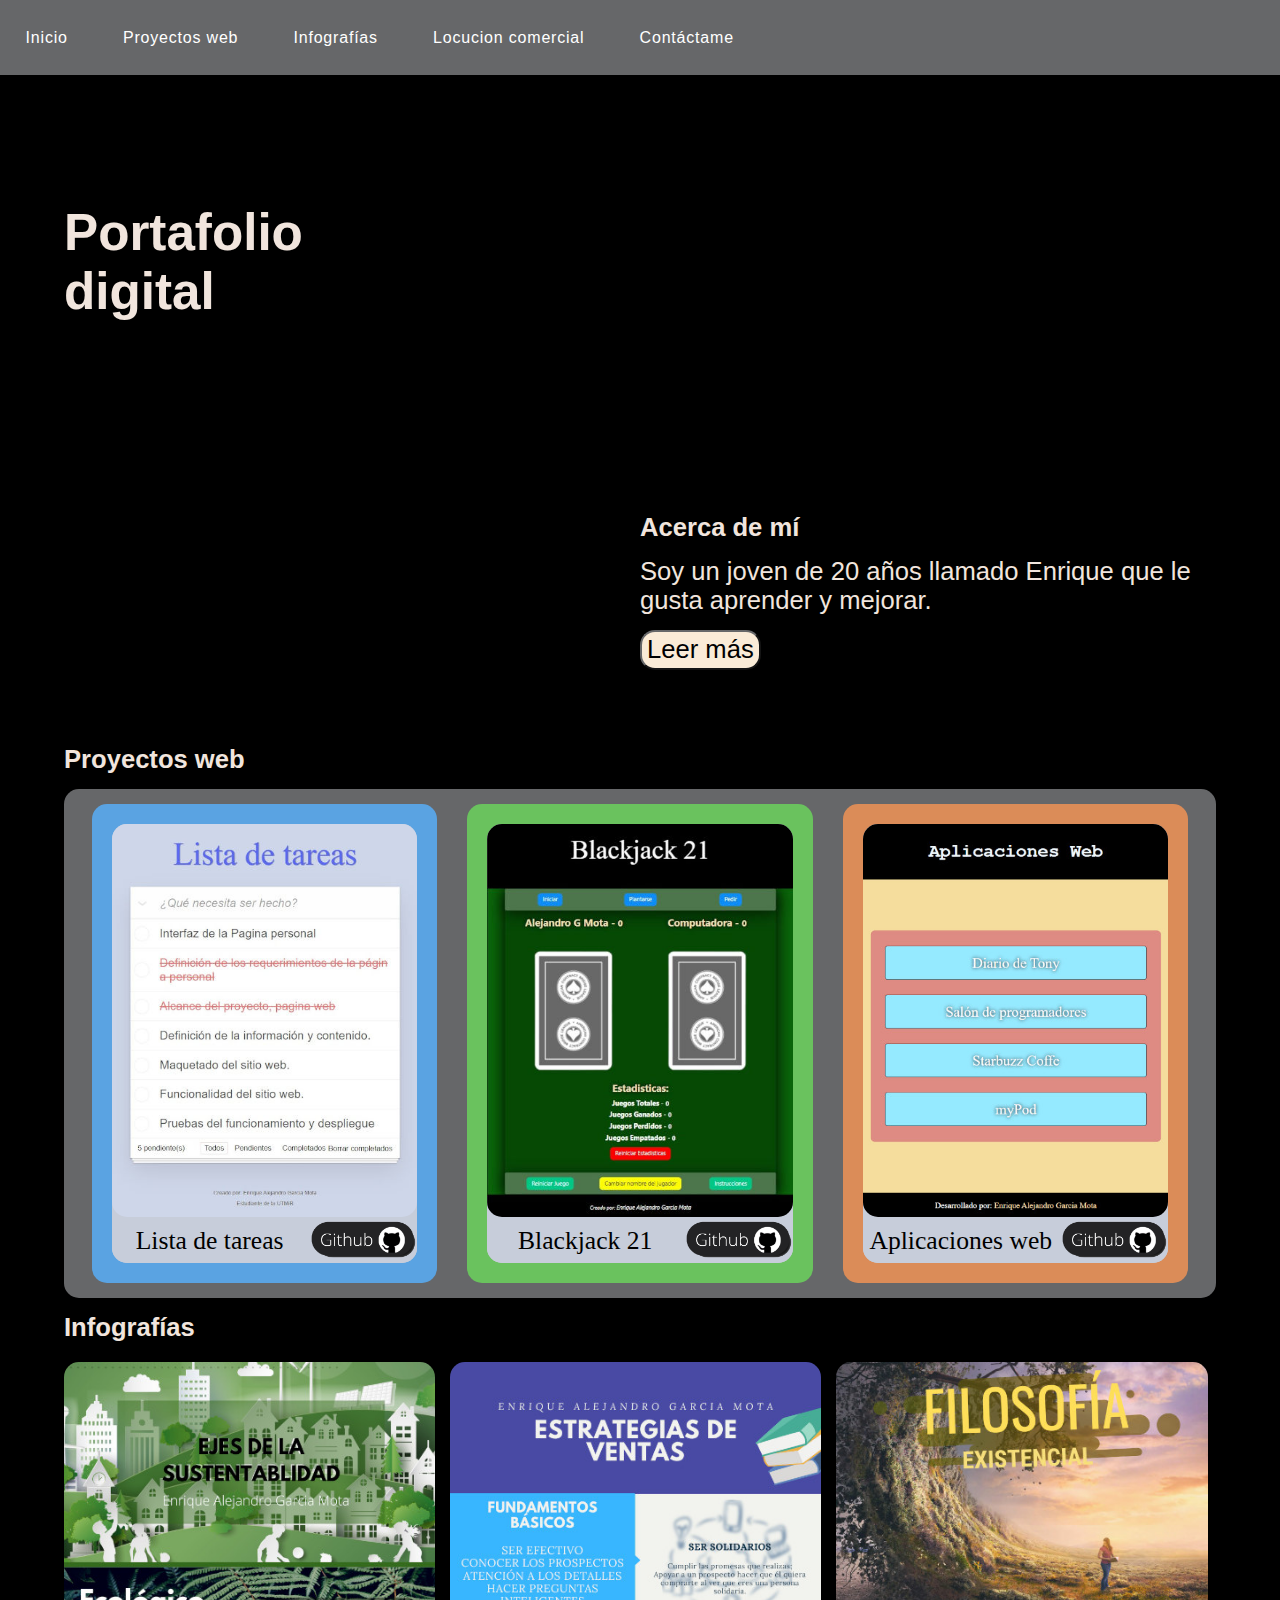
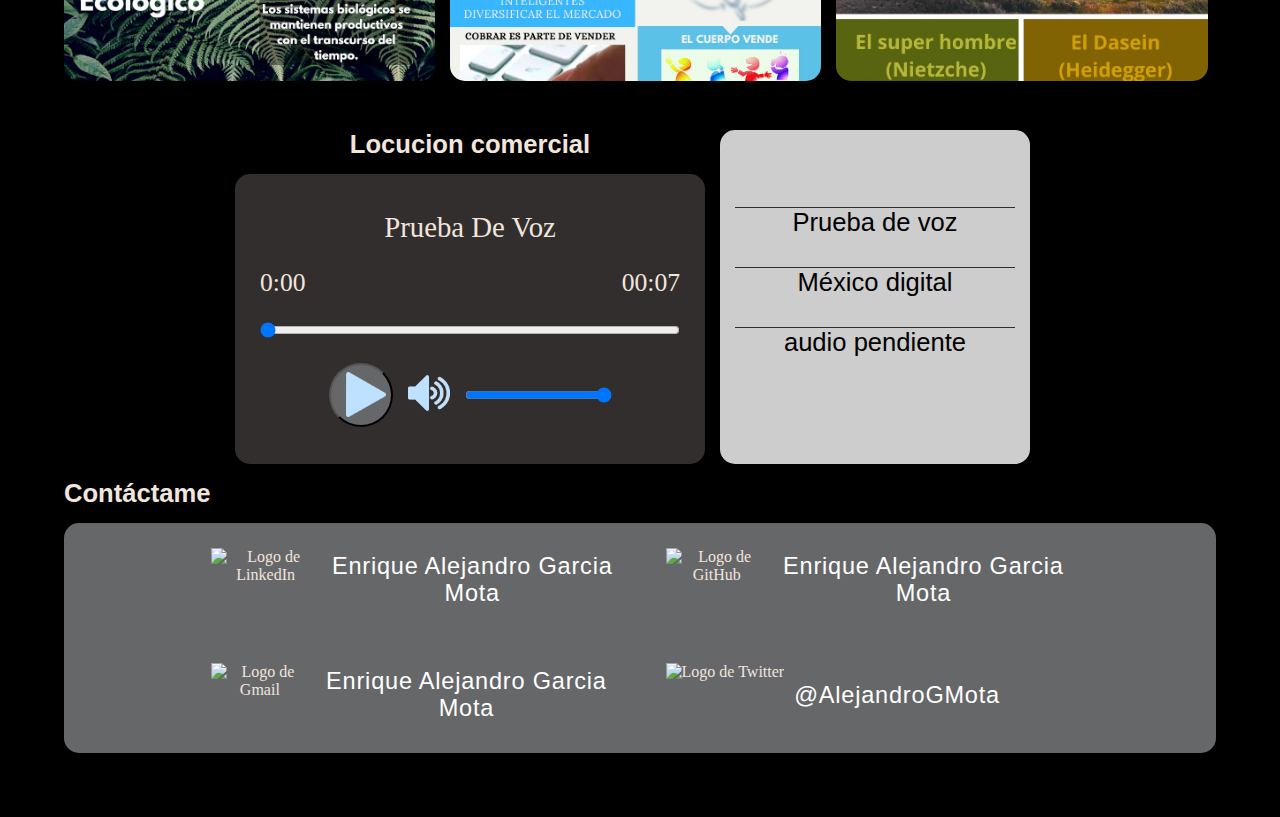
==== commit b7001f04: "responsive menu docs" ====
--- a/docs/index.html
+++ b/docs/index.html
@@ -7,12 +7,15 @@
     <meta name="viewport" content="width=device-width, initial-scale=1.0">
     <link rel="stylesheet" href="./css/style.css">
     <title>Alejandro G Mota</title>
+    <link rel="shortcut icon" href="./img/componets/favicon.png" type="image/png">
 </head>
 
 <body>
     <header>
+
         <nav>
-            <ul>
+            <button class="menu-icon"> <img src="./img/componets/menu-icon.png" alt="Abrir menú"></button>
+            <ul class="navbar">
                 <li><a href="#inicio">Inicio</a></li>
                 <li><a href="#proyectos-web">Proyectos web</a></li>
                 <li><a href="#infografias">Infografías</a></li>
@@ -46,10 +49,10 @@
         <div class="figure">
             <div class="main-container-proyects a">
                 <div class="container-proyect">
-                    <a href="https://enriqueagarcia.github.io/ToDoList/"><img class="img-carousel"
+                    <a href="https://alejandrogmota.github.io/ToDoList/"><img class="img-carousel"
                             src="./img/Proyectos web/Listas-tareas.jpg" title="Abrir Página"></a>
                     <div class="fooder-proyect">
-                        <p>Lista de tareas</p><a href="https://github.com/EnriqueAGarcia/ToDoList"><img
+                        <p>Lista de tareas</p><a href="https://github.com/alejandrogmota/ToDoList"><img
                                 class="img-github" src="./img/componets/github-boton.png"></a>
                     </div>
                 </div>
@@ -57,10 +60,10 @@
 
             <div class="main-container-proyects b">
                 <div class="container-proyect">
-                    <a href="https://enriqueagarcia.github.io/Blackjack/"><img class="img-carousel"
+                    <a href="https://alejandrogmota.github.io/Blackjack/"><img class="img-carousel"
                             src="./img/Proyectos web/Blackjack-21.jpg" title="Abrir Página"></a>
                     <div class="fooder-proyect">
-                        <p>Blackjack 21</p><a href="https://github.com/EnriqueAGarcia/Blackjack"><img class="img-github"
+                        <p>Blackjack 21</p><a href="https://github.com/alejandrogmota/Blackjack"><img class="img-github"
                                 src="./img/componets/github-boton.png"></a>
                     </div>
                 </div>
@@ -71,8 +74,8 @@
                     <a href="https://unstrung-billet.000webhostapp.com/"><img class="img-carousel"
                             src="./img/Proyectos web/Aplicaciones-web.jpg" title="Abrir Página"></a>
                     <div class="fooder-proyect">
-                        <p>Aplicaciones web</p><a href=""><img class="img-github"
-                                src="./img/componets/github-boton.png"></a>
+                        <p>Aplicaciones web</p><a href="https://github.com/AlejandroGMota/AplicacionesWeb"><img
+                                class="img-github" src="./img/componets/github-boton.png"></a>
                     </div>
                 </div>
             </div>
@@ -133,18 +136,19 @@
                     href="https://www.linkedin.com/in/eagm137/" target="_blank" title="Abrir en otra pestaña">Enrique
                     Alejandro Garcia Mota</a></li>
             <li class="contacto"><img class="logo-contacts" src="./img/contacts/GitHub.png" alt="Logo de GitHub"><a
-                    href="https://github.com/EnriqueAGarcia" target="_blank" title="Abrir en otra pestaña">Enrique
+                    href="https://github.com/alejandrogmota" target="_blank" title="Abrir en otra pestaña">Enrique
                     Alejandro Garcia Mota</a></li>
             <li class="contacto"><img class="logo-contacts" src="./img/contacts/Gmail.png" alt="Logo de Gmail"><a
                     href="mailto:cmke14y@gmail.com" target="_blank" title="Abrir en otra pestaña">Enrique Alejandro
                     Garcia Mota</a></li>
             <li class="contacto"><img class="logo-contacts" src="./img/contacts/Twitter.png" alt="Logo de Twitter"><a
-                    href="https://twitter.com/EnriqueAGMota" target="_blank"
-                    title="Abrir en otra pestaña">@EnriqueAGMota</a></li>
+                    href="https://twitter.com/alejandrogmota" target="_blank"
+                    title="Abrir en otra pestaña">@AlejandroGMota</a></li>
         </ul>
     </div>
     <script src="./js/audio-player.js"></script>
     <script src="./js/adderviewer.js"></script>
+    <script src="./js/menu.js"></script>
 </body>
 
 </html>--- a/docs/css/style.css
+++ b/docs/css/style.css
@@ -28,6 +28,10 @@
 body {
     background-color: black;
     color: #F1E5DD;
+}
+
+header {
+    background-color: #666769;
 }
 
 nav {
@@ -62,6 +66,40 @@
     text-shadow: 2px 3px 7px #000000;
 }
 
+.menu-icon {
+    display: none;
+}
+
+@media screen and (max-width: 600px) {
+    nav {
+        justify-content: flex-start;
+        flex-direction: column;
+        height: auto;
+        max-height: none;
+        align-items: flex-start;
+    }
+
+    nav ul {
+        margin: 15px 0 0 0;
+        flex-direction: column;
+        background-color: #666769;
+        width: 100%;
+        display: none;
+        padding:  0 0 0 15px;
+    }
+
+    .menu-icon {
+        background-color: #666769;
+        border: none;
+        cursor: pointer;
+        display: flex;
+        margin:14px;
+    }
+    .menu-icon img{
+        width: 75%;
+    }
+}
+
 #inicio {
     font-family: Verdana, Geneva, Tahoma, sans-serif;
     width: 90%;
@@ -91,7 +129,8 @@
     line-height: clamp(1rem, 2vw, 2rem);
     padding: 5px;
 }
-#mas{
+
+#mas {
     height: 0;
     visibility: hidden;
     background-color: #666769;
@@ -100,6 +139,7 @@
     padding: 15px;
     align-items: center;
 }
+
 h2 {
     margin: 15px 0 15px 0;
     font-family: Verdana, Tahoma, sans-serif;
@@ -224,17 +264,20 @@
     align-items: center;
     border-radius: 15px;
 }
-#audio-name{
+
+#audio-name {
     width: 100%;
     text-align: center;
     font-size: clamp(1.8rem, 2vw, 2rem);
 }
-.time{
-    display: flex;
-    width: 100%;
-    justify-content: space-between; 
+
+.time {
+    display: flex;
+    width: 100%;
+    justify-content: space-between;
     font-size: clamp(1.2rem, 2vw, 1.6rem);
 }
+
 #player-level {
     width: 100%;
 }
@@ -248,23 +291,29 @@
     justify-content: flex-end;
     background-color: #666769;
 }
-#btn-play img{
+
+#btn-play img {
     height: 45px;
 }
-#play-icon{
+
+#play-icon {
     margin: 0 5px 0 0;
-    
-}
-#pause-icon{
+
+}
+
+#pause-icon {
     margin: 0 17px 0 0;
     display: none;
 }
-#mute{
-    margin:0 15px;
-}
-#mute img{
+
+#mute {
+    margin: 0 15px;
+}
+
+#mute img {
     height: 42px;
 }
+
 #volume-slider {
     width: 35%;
 }
@@ -279,26 +328,30 @@
     align-items: center;
     justify-content: center;
     color: #312E2D;
-    padding: 15px ;
-    border-radius: 15px;
-    margin:  15px 15px 0 15px;
-}
-.locucion-list li{
+    padding: 15px;
+    border-radius: 15px;
+    margin: 15px 15px 0 15px;
+}
+
+.locucion-list li {
     width: 100%;
     font-size: clamp(1.2rem, 2vw, 1.6rem);
     border-top: solid 1px #312E2D;
     text-align: center;
-    padding-bottom: 30px ;
+    padding-bottom: 30px;
     font-family: 'Lucida Sans', 'Lucida Sans Regular', 'Lucida Grande', 'Lucida Sans Unicode', Geneva, Verdana, sans-serif;
 }
-.locucion-list a{
+
+.locucion-list a {
     text-decoration: none;
     color: #000000;
 }
+
 .locucion-list li:hover {
     color: #3e3e3f;
-    text-shadow: 2px 3px 3px #dfcabc, 0px 0px 7px #000000 ;
-}
+    text-shadow: 2px 3px 3px #dfcabc, 0px 0px 7px #000000;
+}
+
 #contactame {
     width: 90%;
     margin-left: 5%;
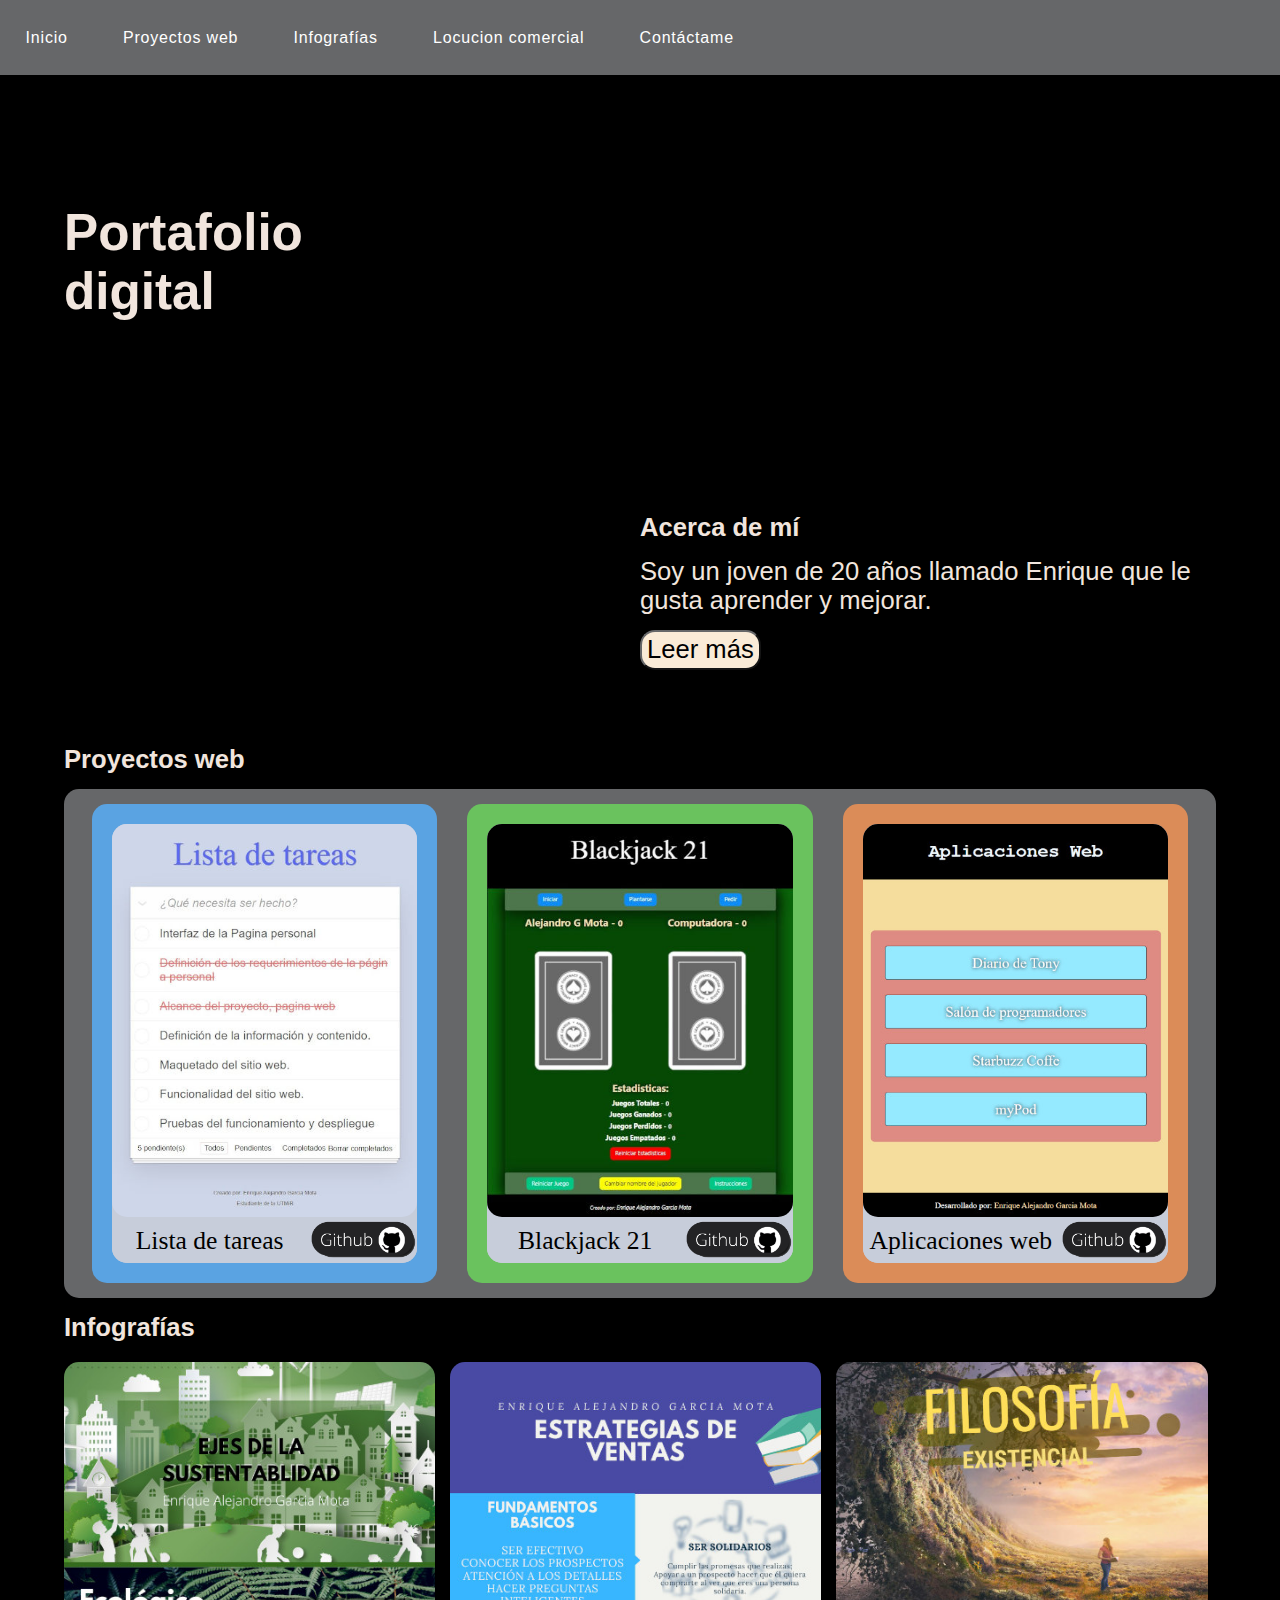
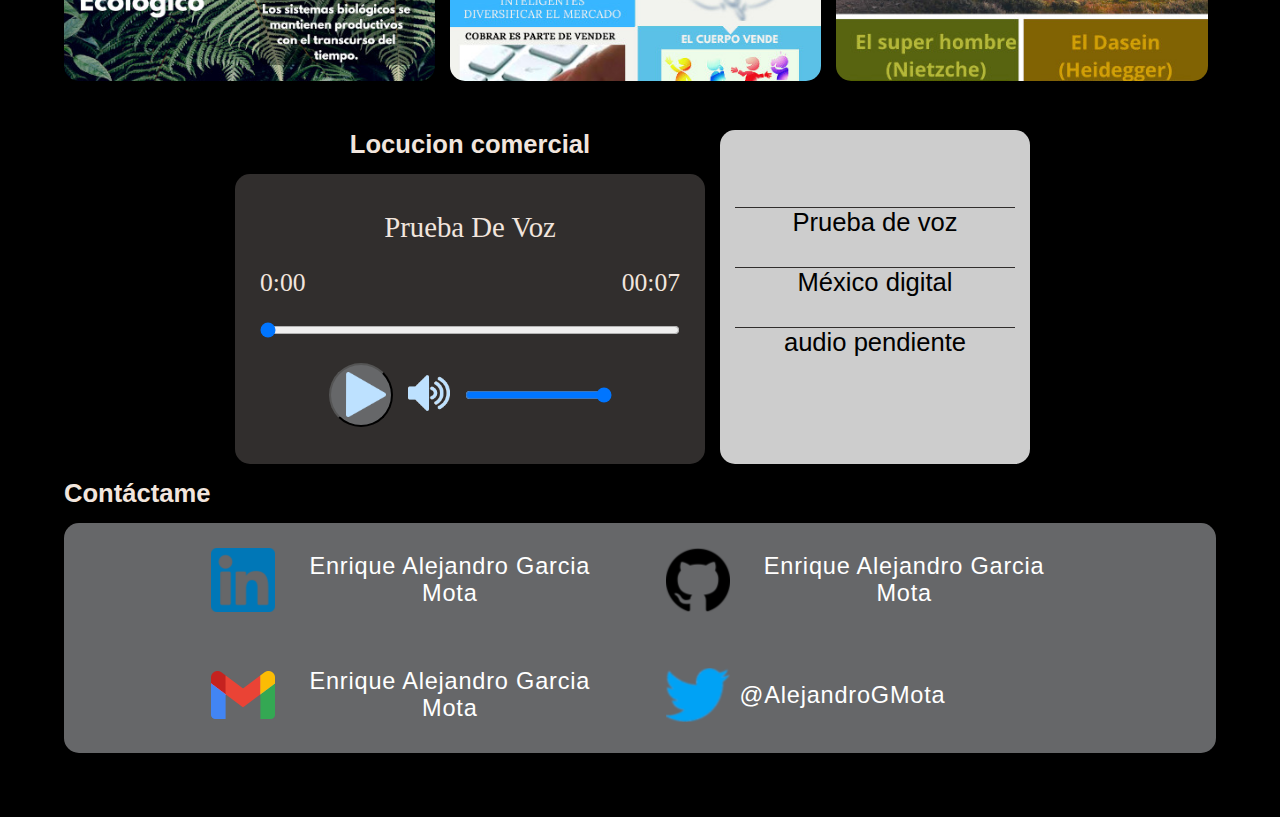
==== commit c822e2a5: "change src directory to docs" ====
--- a/docs/index.html
+++ b/docs/index.html
@@ -78,6 +78,7 @@
                                 class="img-github" src="./img/componets/github-boton.png"></a>
                     </div>
                 </div>
+                     
             </div>
         </div>
     </div>
@@ -151,4 +152,4 @@
     <script src="./js/menu.js"></script>
 </body>
 
-</html>+</html>
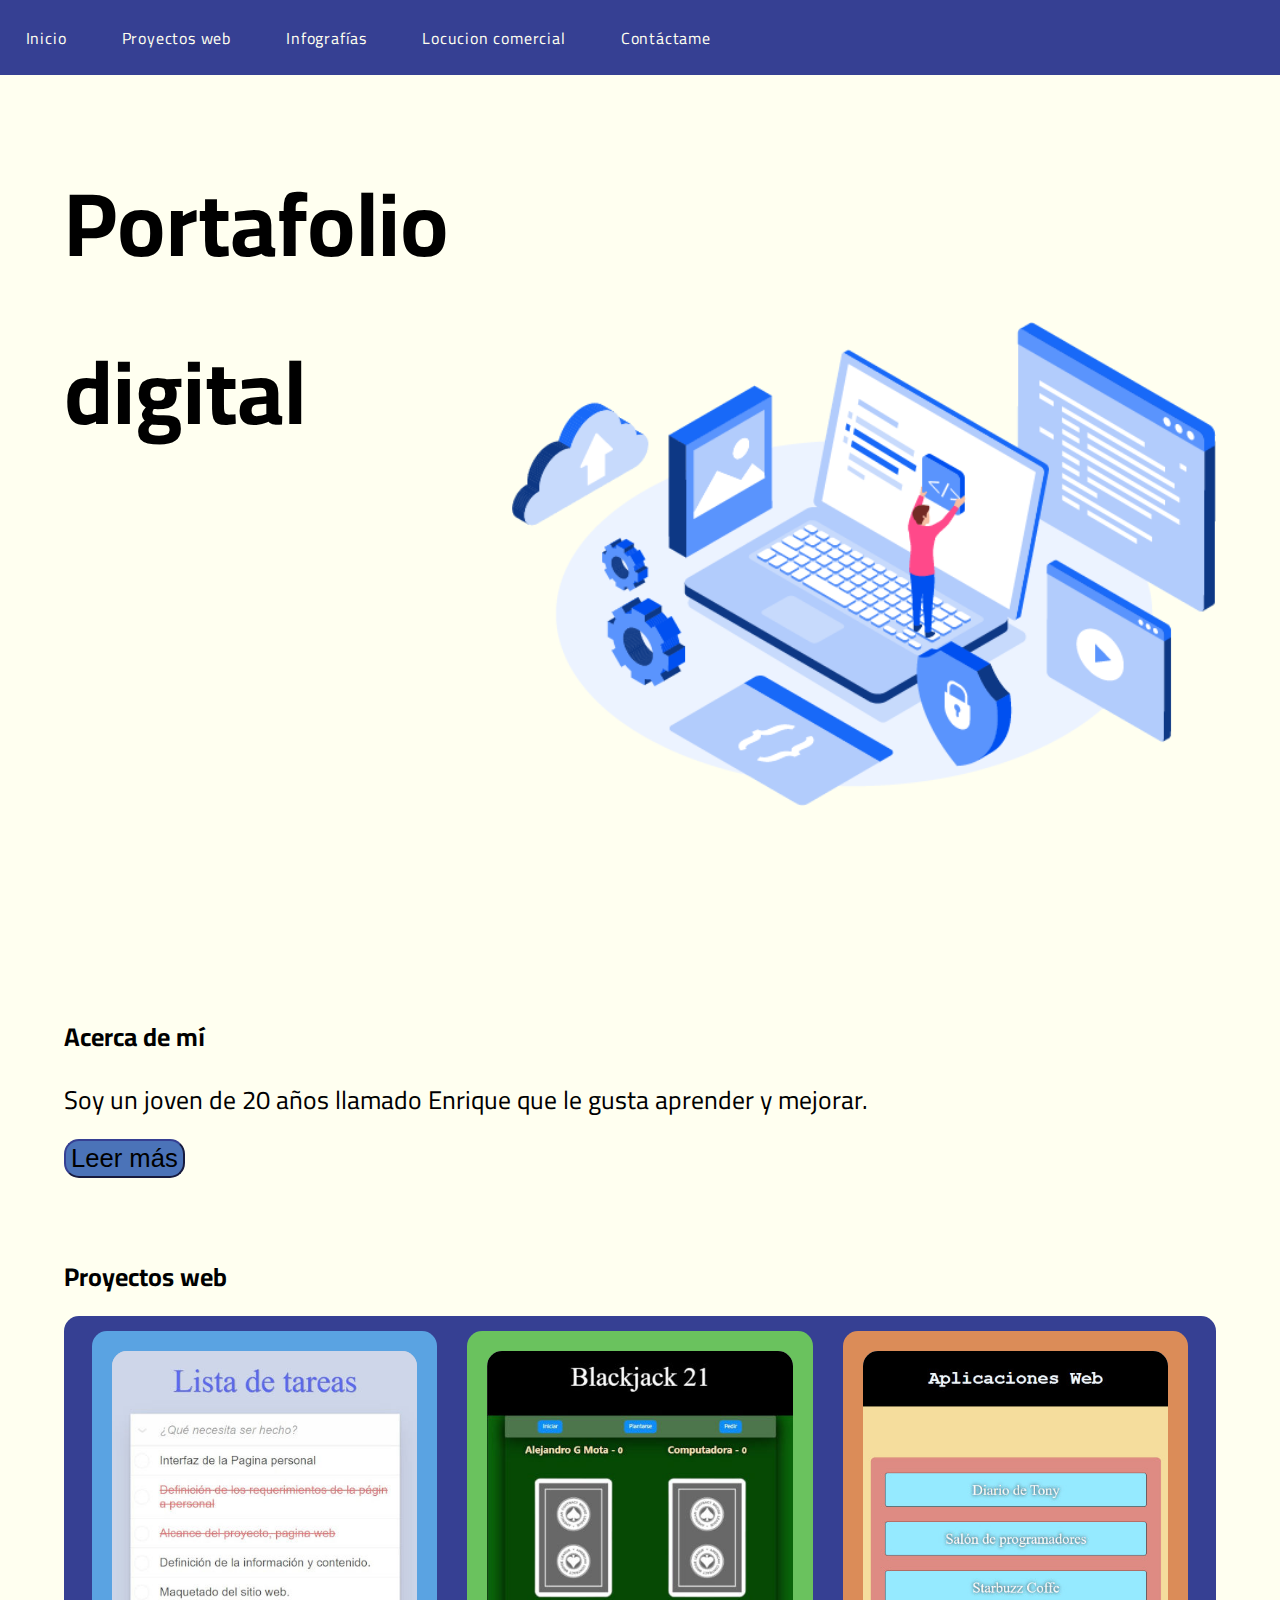
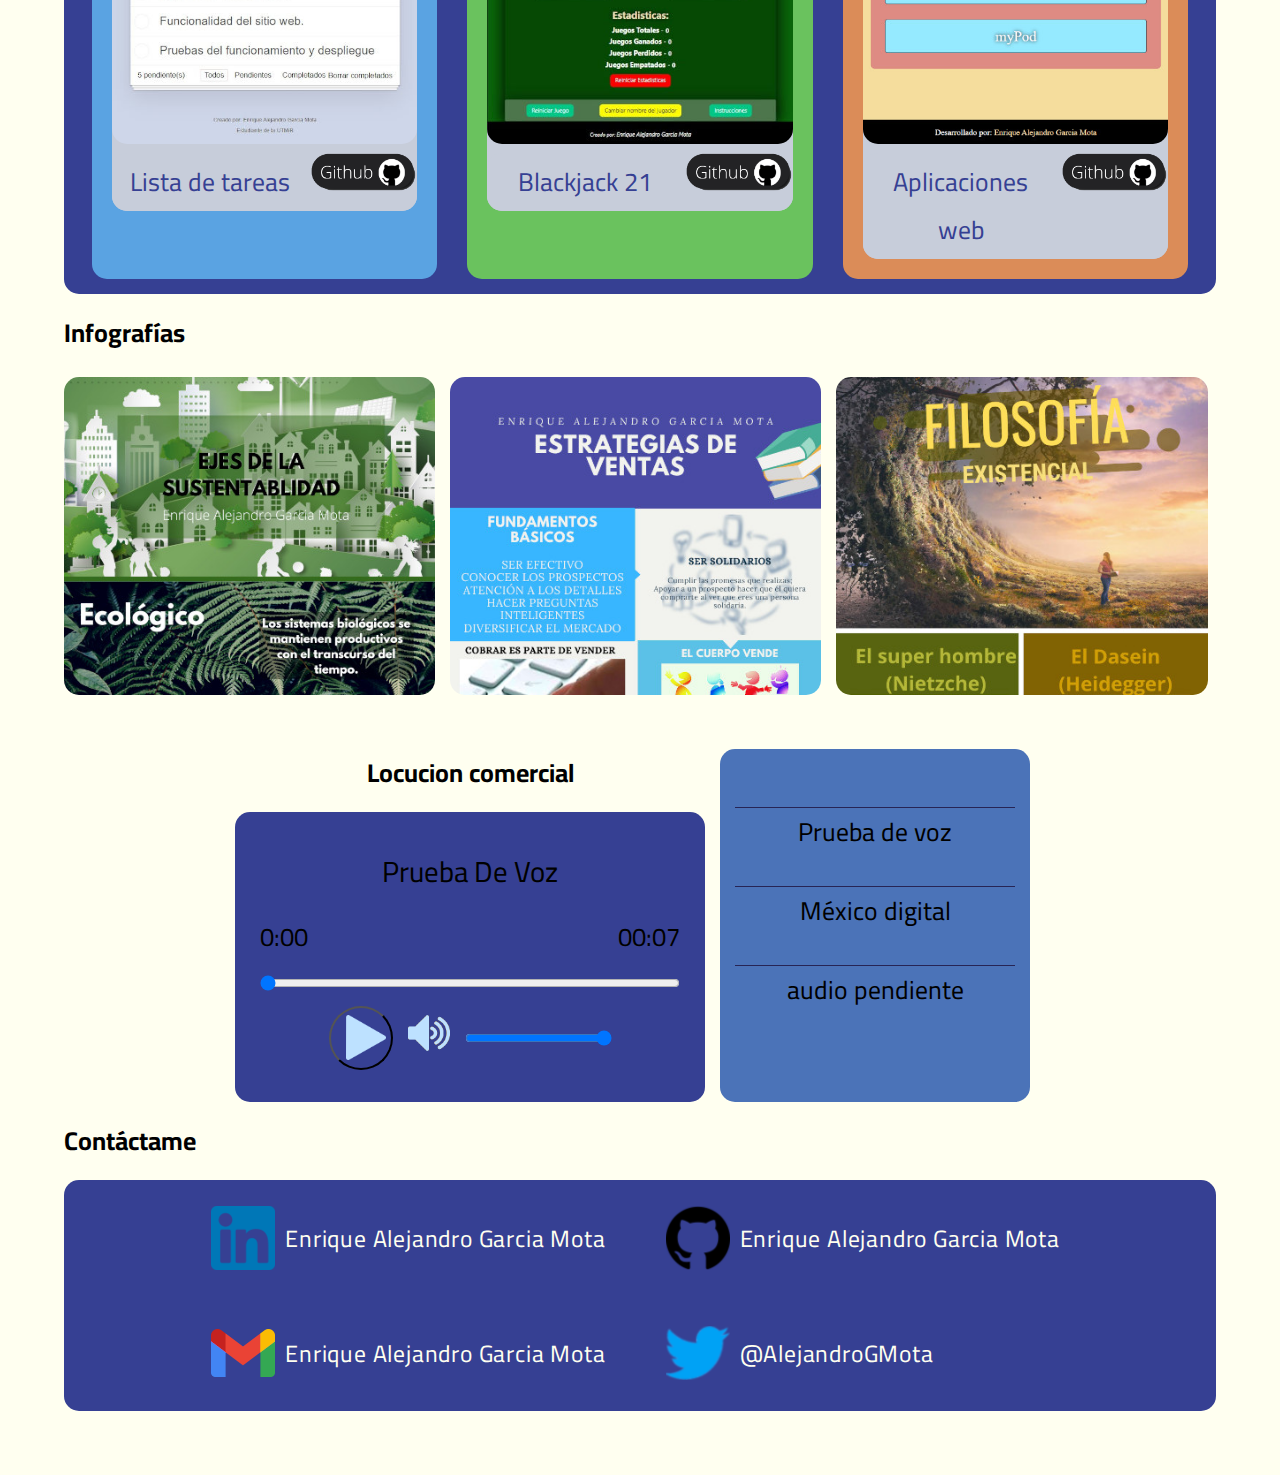
==== commit cbfaf5c4: "css visual changes v1" ====
--- a/docs/index.html
+++ b/docs/index.html
@@ -2,12 +2,12 @@
 <html lang="es">
 
 <head>
+    <meta name="keywords" content="diseño web, desarrollo de sitios web, diseño adaptable, diseño de UI/UX, HTML/CSS, comercio electrónico, SEO, portafolio, servicios, diseñador web, diseño gráfico, constructores de sitios web, diseño de sitios web personalizado, agencia de diseño de sitios web">
+    <title>Diseñador web - Diseño responsivo, E-commerce, SEO</title>
     <meta charset="UTF-8">
-    <meta http-equiv="X-UA-Compatible" content="IE=edge">
     <meta name="viewport" content="width=device-width, initial-scale=1.0">
     <link rel="stylesheet" href="./css/style.css">
-    <title>Alejandro G Mota</title>
-    <link rel="shortcut icon" href="./img/componets/favicon.png" type="image/png">
+    <link rel="icon" href="./favicon.PNG">
 </head>
 
 <body>
@@ -27,6 +27,9 @@
 
     <div id="inicio">
         <h1>Portafolio <br> digital</h1>
+        <p style="text-align: end;">
+        <img style="width: 55vw; margin-top: -17vh;" src="./img/componets/computer.png" alt="">
+        </p>
         <div class="biografia">
             <h2>Acerca de mí</h2>
             <p>Soy un joven de 20 años llamado Enrique que le gusta aprender y mejorar.</p>
--- a/docs/css/style.css
+++ b/docs/css/style.css
@@ -1,397 +1,411 @@
-* {
-    padding: 0;
-    margin: 0;
-    list-style: none;
-
-}
-
-::-webkit-scrollbar {
-    width: 0px;
-    height: 7px;
-}
-
-::-webkit-scrollbar-track {
-    background: rgba(78, 78, 78, 0.014);
-}
-
-::-webkit-scrollbar-thumb {
-    background: rgb(255, 255, 255);
-    border-radius: 10px;
-
-}
-
-::-webkit-scrollbar-thumb:hover {
-    background: rgb(109, 109, 109);
-}
-
-html,
-body {
-    background-color: black;
-    color: #F1E5DD;
-}
-
-header {
-    background-color: #666769;
-}
-
-nav {
-    background-color: #666769;
-    width: 100%;
-    height: 4vw;
-    min-height: 75px;
-    max-height: 100px;
-    display: flex;
-    align-items: center;
-}
-
-nav ul {
-    margin-right: 10%;
-}
-
-nav ul li {
-    display: inline-block;
-    padding: .45em 2vw;
-}
-
-nav a {
-    color: #ffffff;
-    text-decoration: none;
-    font-family: 'Lucida Sans', 'Lucida Sans Regular', 'Lucida Grande', 'Lucida Sans Unicode', Geneva, Verdana, sans-serif;
-    font-size: clamp(1rem, 1vw, 10rem);
-    letter-spacing: .8px;
-}
-
-nav a:hover {
-    color: #dfcabc;
-    text-shadow: 2px 3px 7px #000000;
-}
-
-.menu-icon {
-    display: none;
-}
-
-@media screen and (max-width: 600px) {
+    :root {
+        --primary-color: #364093;
+        --secondary-color: #4b73b8;
+        --tertiary-color: #272555;
+        --contrast2-color: #03504e;
+        --contrast-color: #1dab77;
+        --backgorund-color: #fffff0;
+        --main-text-color: #000000;
+    }
+    @font-face {
+        font-family: cairo-main;
+        src: url(../fonts/Cairo-VariableFont_slnt,wght.ttf)  format('truetype');
+    }
+
+      
+    * {
+        padding: 0;
+        margin: 0;
+        list-style: none;
+
+    }
+
+    ::-webkit-scrollbar {
+        width: 0px;
+        height: 7px;
+    }
+
+    ::-webkit-scrollbar-track {
+        background: rgba(78, 78, 78, 0.014);
+    }
+
+    ::-webkit-scrollbar-thumb {
+        background: var(--tertiary-color);
+        border-radius: 10px;
+
+    }
+
+    ::-webkit-scrollbar-thumb:hover {
+        background: var(--main-text-color);
+    }
+
+    html,
+    body {
+        background-color: var(--backgorund-color);
+        color: var(--main-text-color);
+        font-family: cairo-main;
+
+    }
+
+    header {
+        background-color: var(--primary-color);
+    }
+
     nav {
-        justify-content: flex-start;
+        background-color: var(--primary-color);
+        width: 100%;
+        height: 4vw;
+        min-height: 75px;
+        max-height: 100px;
+        display: flex;
+        align-items: center;
+    }
+
+    nav ul {
+        margin-right: 10%;
+    }
+
+    nav ul li {
+        display: inline-block;
+        padding: .45em 2vw;
+    }
+
+    nav a {
+        color: var(--backgorund-color);
+        text-decoration: none;
+        font-size: clamp(1rem, 1.2vw, 10rem);
+        letter-spacing: .8px;
+    }
+
+    nav a:hover {
+        color: #dfcabc;
+        text-shadow: 2px 3px 7px #000000;
+    }
+
+    .menu-icon {
+        display: none;
+    }
+
+    @media screen and (max-width: 600px) {
+        nav {
+            justify-content: flex-start;
+            flex-direction: column;
+            height: auto;
+            max-height: none;
+            align-items: flex-start;
+        }
+
+        nav ul {
+            margin: 15px 0 0 0;
+            flex-direction: column;
+            background-color:  var(--primary-color);
+            width: 100%;
+            display: none;
+            padding:  0 0 0 15px;
+        }
+
+        .menu-icon {
+            background-color:  var(--primary-color);
+            border: none;
+            cursor: pointer;
+            display: flex;
+            margin:14px;
+        }
+        .menu-icon img{
+            width: 75%;
+        }
+    }
+
+    #inicio {
+                width: 90%;
+        margin: 0 0 0 5%;
+        padding-top: 5vw;
+    }
+
+    #inicio h1 {
+        font-size: clamp(1.8rem, 7vw, 11rem);
+    }
+
+    #inicio .biografia {
+        margin: 15vw 0 0 0;
+    }
+
+    #inicio p {
+        font-size: clamp(1rem, 2vw, 2rem);
+        display: block;
+    }
+
+    #inicio button {
+        background-color: var(--secondary-color);
+                border-color:  var(--primary-color);
+        border-radius: 15px;
+        margin-top: 15px;
+        font-size: clamp(1rem, 2vw, 2rem);
+        line-height: clamp(1rem, 2vw, 2rem);
+        padding: 5px;
+        cursor: pointer;
+    }
+
+    #mas {
+        height: 0;
+        visibility: hidden;
+        background-color:  var(--secondary-color);
+        border-radius: 15px;
+        margin: 0;
+        padding: 15px;
+        align-items: center;
+    }
+
+    h2 {
+        margin: 15px 0 15px 0;
+                font-size: clamp(1.5rem, 2vw, 4rem);
+    }
+
+    #proyectos-web {
+        margin-top: 30px;
+        width: 90%;
+        margin-left: 5%;
+        display: flex;
         flex-direction: column;
-        height: auto;
-        max-height: none;
-        align-items: flex-start;
-    }
-
-    nav ul {
-        margin: 15px 0 0 0;
+        
+    }
+
+    .figure {
+        background-color:  var(--primary-color);
+        border-radius: 15px;
+        display: flex;
+        flex-direction: row;
+        justify-content: center;
+        flex-wrap: wrap;
+    }
+
+    .main-container-proyects {
+        margin: 15px;
+        width: 30%;
+        min-width: 240px;
+        border-radius: 15px;
+    }
+
+    .figure .a {
+        background-color: rgb(90, 163, 226);
+    }
+
+    .figure .b {
+        background-color: rgb(106, 194, 94);
+    }
+
+    .figure .c {
+        background-color: rgb(219, 140, 88);
+    }
+
+    .container-proyect {
+        margin: 20px;
+        border-radius: 15px;
+        background-color: #c7cdda;
+    }
+
+    .img-carousel {
+        width: 100%;
+        border-radius: 15px;
+    }
+
+    .fooder-proyect {
+        width: 100%;
+        background-color: #c7cdda;
+        color: var(--primary-color);
+        border-radius: 15px;
+        display: flex;
+        flex-direction: row;
+        justify-content: center;
+    }
+
+    .fooder-proyect p {
+        font-size: clamp(1rem, 2vw, 1.7rem);
+        margin: 5px;
+        width: 100%;
+        min-width: 120px;
+        text-align: center;
+    }
+
+    .img-github {
+        width: 100%;
+        max-width: 180px;
+    }
+
+    #infografias {
+        width: 90%;
+        margin-left: 5%;
+    }
+
+    .infografia-list {
+        margin-top: 20px;
+        display: flex;
+        flex-direction: row;
+        overflow-x: auto;
+    }
+
+    .min-infografia {
+        margin: 0 0 0 15px;
+    }
+
+    .min-infografia a img {
+        border-radius: 15px;
+        width: 29vw;
+        min-width: 240px;
+        max-width: 420px;
+    }
+
+    #locucion-comercial {
+        width: 90%;
+        margin: 30px 0 0 5%;
+    }
+
+    #locucion-comercial .main-locucion {
+        margin-top: 15px;
+        display: flex;
+        flex-direction: row;
+        flex-wrap: wrap;
+        justify-content: center;
+    }
+
+    .player {
+        height: 240px;
+        max-width: 420px;
+        min-width: 280px;
+        background-color: var(--primary-color );
+        padding: 25px;
+        display: flex;
+        flex-wrap: wrap;
+        justify-content: center;
+        align-items: center;
+        border-radius: 15px;
+    }
+
+    #audio-name {
+        width: 100%;
+        text-align: center;
+        font-size: clamp(1.8rem, 2vw, 2rem);
+    }
+
+    .time {
+        display: flex;
+        width: 100%;
+        justify-content: space-between;
+        font-size: clamp(1.2rem, 2vw, 1.6rem);
+    }
+
+    #player-level {
+        width: 100%;
+    }
+
+    #btn-play {
+        width: 64px;
+        height: 64px;
+        align-items: center;
+        border-radius: 50%;
+        display: flex;
+        justify-content: flex-end;
+        background-color:  var(--primary-color);
+    }
+
+    #btn-play img {
+        height: 45px;
+    }
+
+    #play-icon {
+        margin: 0 5px 0 0;
+
+    }
+
+    #pause-icon {
+        margin: 0 17px 0 0;
+        display: none;
+    }
+
+    #mute {
+        margin: 0 15px;
+    }
+
+    #mute img {
+        height: 42px;
+    }
+
+    #volume-slider {
+        width: 35%;
+    }
+
+
+    .locucion-list {
+        max-width: 420px;
+        min-width: 280px;
+        background-color: var(--secondary-color);
+        display: flex;
         flex-direction: column;
-        background-color: #666769;
-        width: 100%;
-        display: none;
-        padding:  0 0 0 15px;
-    }
-
-    .menu-icon {
-        background-color: #666769;
-        border: none;
-        cursor: pointer;
-        display: flex;
-        margin:14px;
-    }
-    .menu-icon img{
-        width: 75%;
-    }
-}
-
-#inicio {
-    font-family: Verdana, Geneva, Tahoma, sans-serif;
-    width: 90%;
-    margin: 0 0 0 5%;
-    padding-top: 10vw;
-}
-
-#inicio h1 {
-    font-size: clamp(1.8rem, 4vw, 8rem);
-}
-
-#inicio .biografia {
-    margin: 15vw 0 0 50%;
-}
-
-#inicio p {
-    font-size: clamp(1rem, 2vw, 2rem);
-    display: block;
-}
-
-#inicio button {
-    background-color: antiquewhite;
-    border-color: #666769;
-    border-radius: 15px;
-    margin-top: 15px;
-    font-size: clamp(1rem, 2vw, 2rem);
-    line-height: clamp(1rem, 2vw, 2rem);
-    padding: 5px;
-}
-
-#mas {
-    height: 0;
-    visibility: hidden;
-    background-color: #666769;
-    border-radius: 15px;
-    margin: 0;
-    padding: 15px;
-    align-items: center;
-}
-
-h2 {
-    margin: 15px 0 15px 0;
-    font-family: Verdana, Tahoma, sans-serif;
-    font-size: clamp(1.5rem, 2vw, 4rem);
-}
-
-#proyectos-web {
-    margin-top: 30px;
-    width: 90%;
-    margin-left: 5%;
-    display: flex;
-    flex-direction: column;
-}
-
-.figure {
-    background-color: #666769;
-    border-radius: 15px;
-    display: flex;
-    flex-direction: row;
-    justify-content: center;
-    flex-wrap: wrap;
-}
-
-.main-container-proyects {
-    margin: 15px;
-    width: 30%;
-    min-width: 240px;
-    border-radius: 15px;
-}
-
-.figure .a {
-    background-color: rgb(90, 163, 226);
-}
-
-.figure .b {
-    background-color: rgb(106, 194, 94);
-}
-
-.figure .c {
-    background-color: rgb(219, 140, 88);
-}
-
-.container-proyect {
-    margin: 20px;
-    border-radius: 15px;
-    background-color: #c7cdda;
-}
-
-.img-carousel {
-    width: 100%;
-    border-radius: 15px;
-}
-
-.fooder-proyect {
-    width: 100%;
-    background-color: #c7cdda;
-    color: black;
-    border-radius: 15px;
-    display: flex;
-    flex-direction: row;
-    justify-content: center;
-}
-
-.fooder-proyect p {
-    font-size: clamp(1rem, 2vw, 1.7rem);
-    margin: 5px;
-    width: 100%;
-    min-width: 120px;
-    text-align: center;
-}
-
-.img-github {
-    width: 100%;
-    max-width: 180px;
-}
-
-#infografias {
-    width: 90%;
-    margin-left: 5%;
-}
-
-.infografia-list {
-    margin-top: 20px;
-    display: flex;
-    flex-direction: row;
-    overflow-x: auto;
-}
-
-.min-infografia {
-    margin: 0 0 0 15px;
-}
-
-.min-infografia a img {
-    border-radius: 15px;
-    width: 29vw;
-    min-width: 240px;
-    max-width: 420px;
-}
-
-#locucion-comercial {
-    width: 90%;
-    margin: 30px 0 0 5%;
-}
-
-#locucion-comercial .main-locucion {
-    margin-top: 15px;
-    display: flex;
-    flex-direction: row;
-    flex-wrap: wrap;
-    justify-content: center;
-}
-
-.player {
-    height: 240px;
-    max-width: 420px;
-    min-width: 280px;
-    background-color: #312E2D;
-    padding: 25px;
-    display: flex;
-    flex-wrap: wrap;
-    justify-content: center;
-    align-items: center;
-    border-radius: 15px;
-}
-
-#audio-name {
-    width: 100%;
-    text-align: center;
-    font-size: clamp(1.8rem, 2vw, 2rem);
-}
-
-.time {
-    display: flex;
-    width: 100%;
-    justify-content: space-between;
-    font-size: clamp(1.2rem, 2vw, 1.6rem);
-}
-
-#player-level {
-    width: 100%;
-}
-
-#btn-play {
-    width: 64px;
-    height: 64px;
-    align-items: center;
-    border-radius: 50%;
-    display: flex;
-    justify-content: flex-end;
-    background-color: #666769;
-}
-
-#btn-play img {
-    height: 45px;
-}
-
-#play-icon {
-    margin: 0 5px 0 0;
-
-}
-
-#pause-icon {
-    margin: 0 17px 0 0;
-    display: none;
-}
-
-#mute {
-    margin: 0 15px;
-}
-
-#mute img {
-    height: 42px;
-}
-
-#volume-slider {
-    width: 35%;
-}
-
-
-.locucion-list {
-    max-width: 420px;
-    min-width: 280px;
-    background-color: #CDCDCD;
-    display: flex;
-    flex-direction: column;
-    align-items: center;
-    justify-content: center;
-    color: #312E2D;
-    padding: 15px;
-    border-radius: 15px;
-    margin: 15px 15px 0 15px;
-}
-
-.locucion-list li {
-    width: 100%;
-    font-size: clamp(1.2rem, 2vw, 1.6rem);
-    border-top: solid 1px #312E2D;
-    text-align: center;
-    padding-bottom: 30px;
-    font-family: 'Lucida Sans', 'Lucida Sans Regular', 'Lucida Grande', 'Lucida Sans Unicode', Geneva, Verdana, sans-serif;
-}
-
-.locucion-list a {
-    text-decoration: none;
-    color: #000000;
-}
-
-.locucion-list li:hover {
-    color: #3e3e3f;
-    text-shadow: 2px 3px 3px #dfcabc, 0px 0px 7px #000000;
-}
-
-#contactame {
-    width: 90%;
-    margin-left: 5%;
-}
-
-.contacto-list {
-    background-color: #666769;
-    text-align: center;
-    border-radius: 15px;
-    display: flex;
-    flex-direction: row;
-    flex-wrap: wrap;
-    justify-content: center;
-    margin-bottom: 5vw;
-}
-
-.logo-contacts {
-    height: 64px;
-}
-
-.contacto {
-    margin: 2vw;
-    display: flex;
-    align-items: center;
-    width: 35%;
-    min-width: 240px;
-
-}
-
-.contacto a {
-    color: #ffffff;
-    text-decoration: none;
-    font-family: 'Lucida Sans', 'Lucida Sans Regular', 'Lucida Grande', 'Lucida Sans Unicode', Geneva, Verdana, sans-serif;
-    font-size: clamp(1rem, 2vw, 1.47rem);
-    letter-spacing: .8px;
-    transition: .25s ease-in-out;
-    margin-left: 10px;
-}
-
-.contacto a:hover {
-    color: #dfcabc;
-    text-shadow: 2px 3px 7px #000000;
-}+        align-items: center;
+        justify-content: center;
+        color: var(--tertiary-color);
+        padding: 15px;
+        border-radius: 15px;
+        margin: 15px 15px 0 15px;
+    }
+
+    .locucion-list li {
+        width: 100%;
+        font-size: clamp(1.2rem, 2vw, 1.6rem);
+        border-top: solid 1px var(--tertiary-color);
+        text-align: center;
+        padding-bottom: 30px;
+            }
+
+    .locucion-list a {
+        text-decoration: none;
+        color: var(--main-text-color);
+    }
+
+    .locucion-list li:hover {
+        color: var(--tertiary-color);
+        text-shadow: 2px 3px 3px #dfcabc, 0px 0px 7px var(--main-text-color);
+    }
+
+    #contactame {
+        width: 90%;
+        margin-left: 5%;
+    }
+
+    .contacto-list {
+        background-color:  var(--primary-color);
+        text-align: center;
+        border-radius: 15px;
+        display: flex;
+        flex-direction: row;
+        flex-wrap: wrap;
+        justify-content: center;
+        margin-bottom: 5vw;
+    }
+
+    .logo-contacts {
+        height: 64px;
+    }
+
+    .contacto {
+        margin: 2vw;
+        display: flex;
+        align-items: center;
+        width: 35%;
+        min-width: 240px;
+
+    }
+
+    .contacto a {
+        color: var(--backgorund-color);
+        text-decoration: none;
+                font-size: clamp(1rem, 2vw, 1.47rem);
+        letter-spacing: .8px;
+        transition: .25s ease-in-out;
+        margin-left: 10px;
+    }
+
+    .contacto a:hover {
+        color: var(--backgorund-color);
+        text-shadow: 2px 3px 7px var(--main-text-color);
+    }